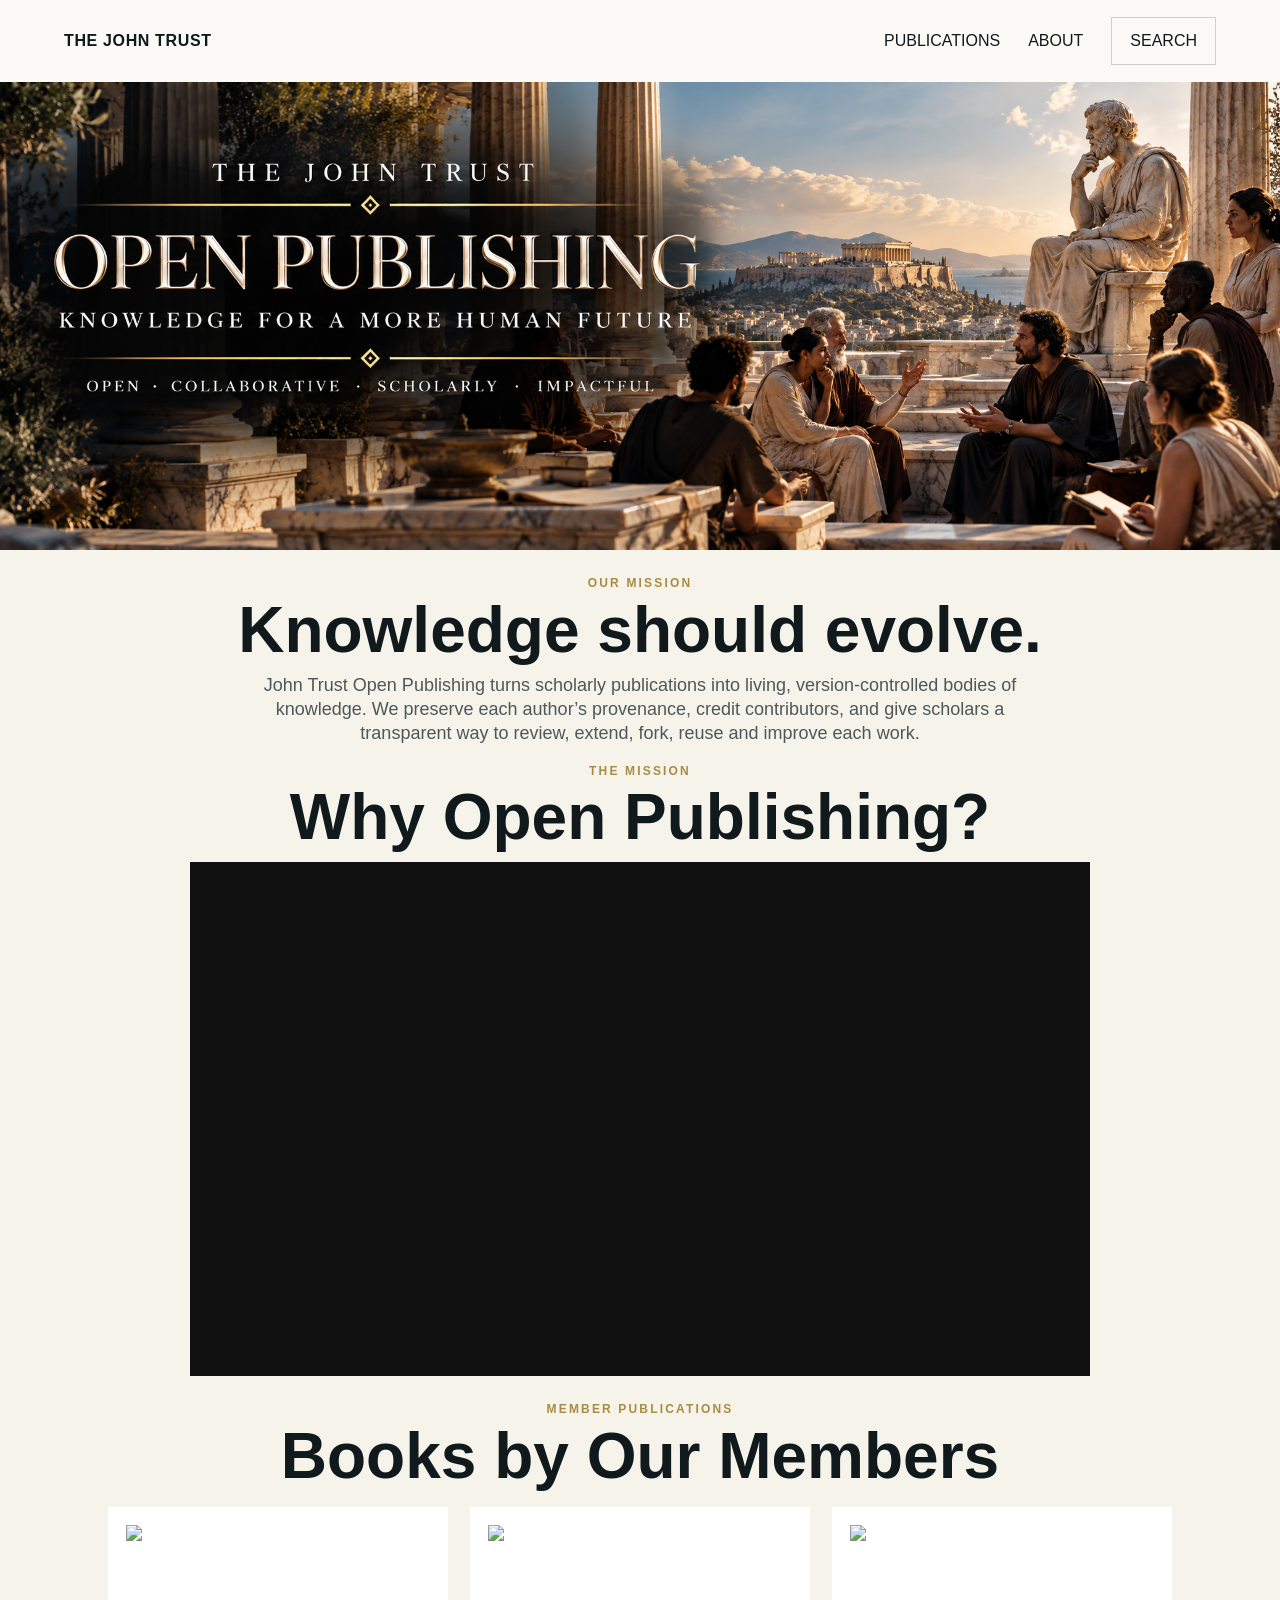
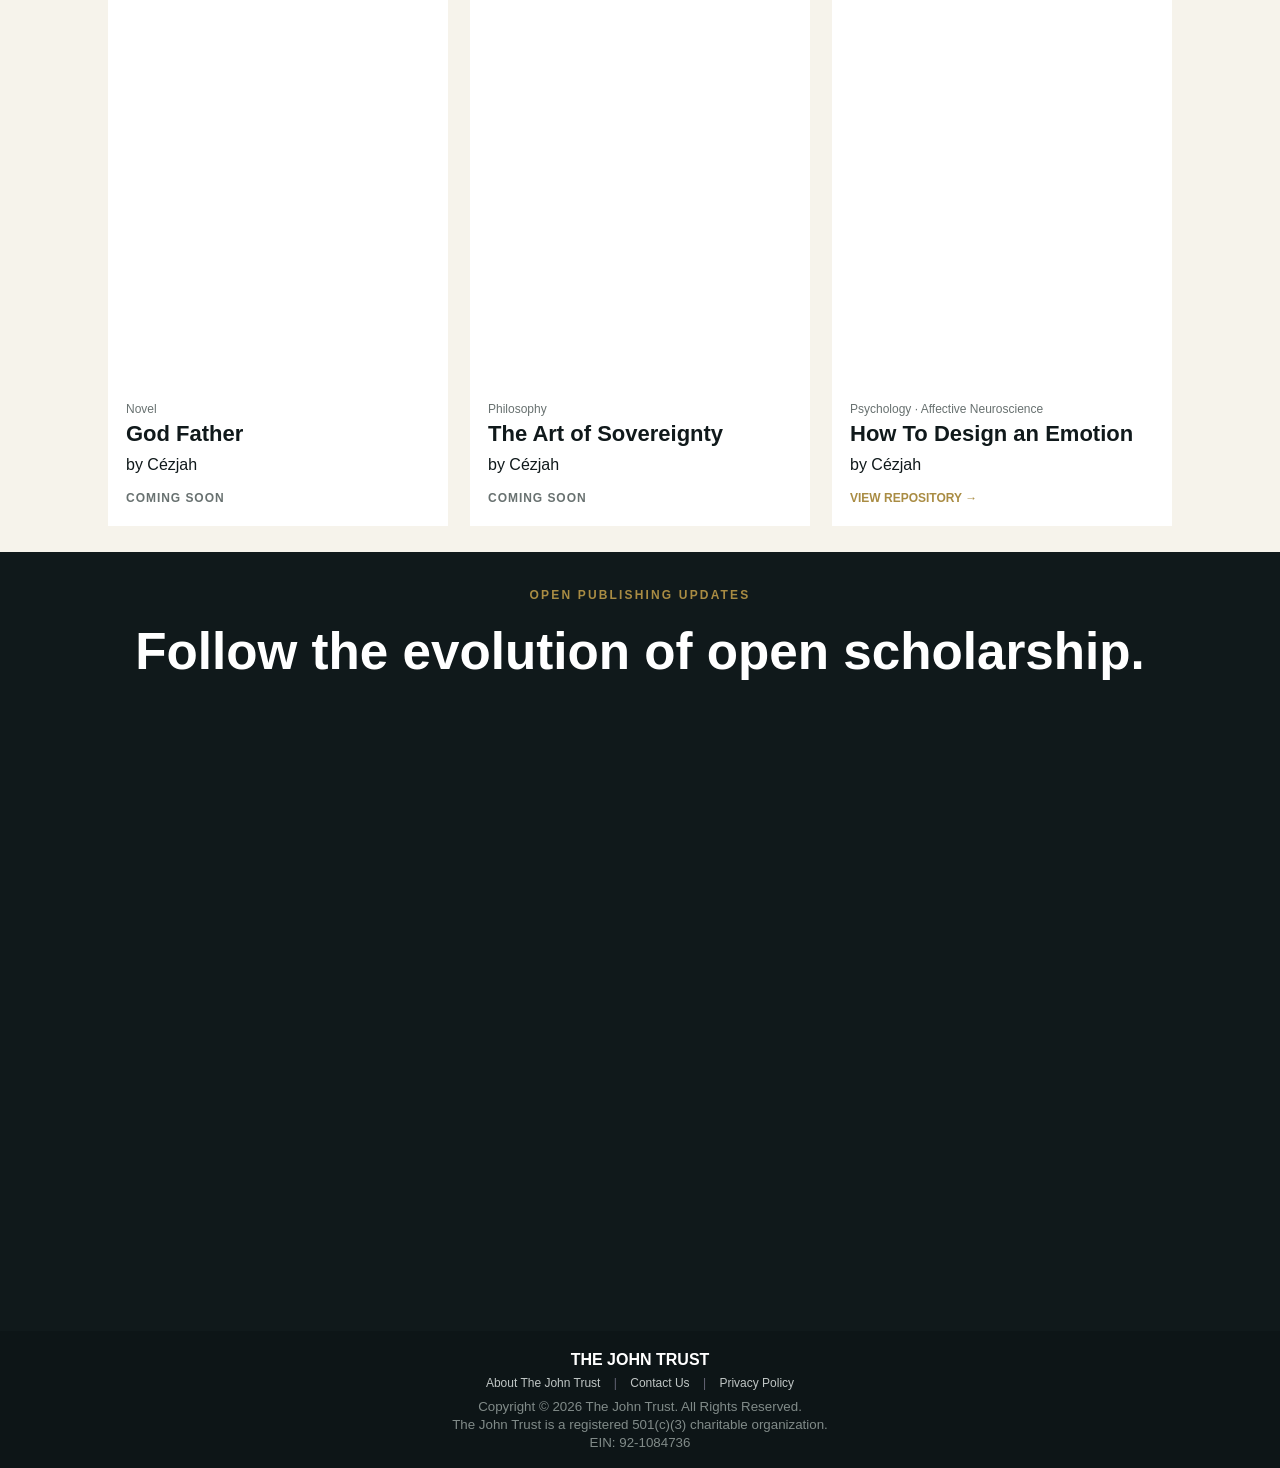
==== index.html @ a6cb9bad "Expand Brevo newsletter iframe height Added a new newsletter signup section with an iframe." ====
<!doctype html><html lang="en"><head><meta charset="utf-8"><meta name="viewport" content="width=device-width,initial-scale=1"><meta name="description" content="Open, versioned, collaborative scholarship from The John Trust."><title>The John Trust | Open Publishing</title><link rel="stylesheet" href="assets/css/style.css"></head><body>
<header class="site-header"><a class="brand" href="./">THE JOHN TRUST</a><nav><a href="#publications">PUBLICATIONS</a><a href="https://johntrust.org" target="_blank" rel="noopener">ABOUT</a><button id="searchToggle" aria-label="Search publications">SEARCH</button></nav></header>
<main><section class="hero hero-banner" aria-label="The John Trust Open Publishing"><img src="assets/images/open-publishing-agora-banner.png" alt="The John Trust Open Publishing. Knowledge for a more human future. Open, collaborative, scholarly, impactful."></section>
<section class="mission section"><p class="eyebrow">OUR MISSION</p><h2>Knowledge should evolve.</h2><p>John Trust Open Publishing turns scholarly publications into living, version-controlled bodies of knowledge. We preserve each author’s provenance, credit contributors, and give scholars a transparent way to review, extend, fork, reuse and improve each work.</p></section>
<section class="video section"><p class="eyebrow">THE MISSION</p><h2>Why Open Publishing?</h2><div class="video-wrap"><iframe src="https://www.youtube-nocookie.com/embed/FJUxbBBw5aI" title="The Mission" loading="lazy" allow="accelerometer; autoplay; clipboard-write; encrypted-media; gyroscope; picture-in-picture" allowfullscreen></iframe></div></section>
<section id="publications" class="publications section"><p class="eyebrow">MEMBER PUBLICATIONS</p><h2>Books by Our Members</h2><div id="searchPanel" class="search-panel" hidden><label for="publicationSearch">Search publications</label><input id="publicationSearch" type="search" placeholder="Title, author, subject or keyword"></div><div id="publicationGrid" class="cards"></div></section>
<section id="newsletter" class="newsletter"><p class="eyebrow">OPEN PUBLISHING UPDATES</p><h2>Follow the evolution of open scholarship.</h2>
<div class="brevo-wrap"><iframe width="540" height="600" src="https://b9187679.sibforms.com/v2/serve/[base64]" title="Open Publishing Newsletter Signup" frameborder="0" scrolling="auto" allowfullscreen style="display:block;margin-left:auto;margin-right:auto;max-width:100%;"></iframe></div></section></main>
<footer><strong>THE JOHN TRUST</strong><p><a href="https://johntrust.org" target="_blank" rel="noopener">About The John Trust</a> <span>|</span> <a href="https://johntrust.org" target="_blank" rel="noopener">Contact Us</a> <span>|</span> <a href="privacy.html">Privacy Policy</a></p><small>Copyright © 2026 The John Trust. All Rights Reserved.<br>The John Trust is a registered 501(c)(3) charitable organization.<br>EIN: 92-1084736</small></footer>
<script src="assets/js/app.js"></script></body></html>
---- assets/css/style.css ----
:root{--ink:#10191b;--paper:#f6f3eb;--gold:#a98c43;--muted:#687170;--white:#fff}*{box-sizing:border-box}html{scroll-behavior:smooth}body{margin:0;background:var(--paper);color:var(--ink);font-family:Inter,Arial,sans-serif;line-height:1.6}.site-header{height:82px;padding:0 clamp(24px,5vw,72px);display:flex;align-items:center;justify-content:space-between;background:#fbfaf6}.brand{font-weight:800;letter-spacing:.04em}.site-header nav{display:flex;gap:28px;align-items:center}.site-header a,.site-header button,footer a{color:inherit;text-decoration:none}.site-header button{border:1px solid #ccd0cc;background:transparent;padding:10px 18px;cursor:pointer;font:inherit}.hero{min-height:650px;background:var(--ink);color:var(--white);display:grid;place-items:center;text-align:center;padding:90px 24px 40px}.hero>div{max-width:900px}.hero h1{font-size:clamp(54px,8vw,104px);line-height:1;margin:.05em 0}.hero h2{font-size:clamp(22px,3vw,36px);font-weight:400}.hero p:not(.eyebrow){max-width:700px;margin:22px auto}.hero-note{align-self:end;font-size:11px;letter-spacing:.22em}.eyebrow{color:var(--gold);font-weight:700;letter-spacing:.18em;font-size:12px}.button{display:inline-block;padding:14px 22px;text-decoration:none;margin-top:18px;font-weight:700;font-size:12px;letter-spacing:.08em}.gold{background:var(--gold);color:#fff}.section{max-width:1120px;margin:auto;padding:72px 28px;text-align:center}.section h2{font-size:clamp(36px,5vw,64px);line-height:1.08;margin:14px 0 26px}.mission>p:last-child{max-width:820px;margin:0 auto;font-size:18px;color:#4f5858}.mission{padding-bottom:42px}.video{padding-top:42px}.video-wrap{max-width:900px;aspect-ratio:16/9;margin:28px auto 0;background:#111}.video-wrap iframe{width:100%;height:100%;border:0}.cards{display:grid;grid-template-columns:repeat(3,1fr);gap:28px;margin-top:50px}.card{background:#fff;padding:22px;text-align:left;display:flex;flex-direction:column}.cover{aspect-ratio:2/3;background:#1b2426;display:grid;place-items:center;text-align:center;padding:20px;color:#fff;margin-bottom:22px}.cover span{font-size:11px;letter-spacing:.15em}.cover strong{font-family:Georgia,serif;font-size:25px;line-height:1.15}.card h3{font-size:22px;line-height:1.15;margin:4px 0}.card .meta{font-size:12px;color:var(--muted)}.card a{margin-top:auto;padding-top:18px;color:var(--gold);font-weight:700;text-decoration:none;font-size:12px}.search-panel{max-width:620px;margin:30px auto}.search-panel label{display:block;font-size:12px;font-weight:700;margin-bottom:8px}.search-panel input{width:100%;padding:14px;border:1px solid #ccc;background:#fff;font:inherit}.newsletter{background:var(--ink);color:#fff;text-align:center;padding:90px 24px}.newsletter h2{font-size:clamp(32px,4vw,52px)}.newsletter form{max-width:660px;margin:auto}.subscribe{display:flex}.subscribe input{flex:1;padding:16px;border:0;font:inherit}.subscribe button{padding:0 24px;border:0;background:var(--gold);color:#fff;font-weight:700}.consent{display:block;text-align:left;font-size:12px;margin-top:16px;color:#c8cfcd}footer{text-align:center;padding:48px 20px;background:#0d1517;color:#fff}footer p{font-size:12px;color:#c0c6c5}footer p span{margin:0 10px;color:#667}footer small{color:#818b89}.policy{max-width:820px}.policy h1{font-size:clamp(46px,6vw,72px);line-height:1.05}.policy section{text-align:center}.policy section h2{font-size:22px;margin-top:42px}.policy section p{color:#505959}@media(max-width:760px){.site-header nav a{display:none}.cards{grid-template-columns:1fr}.card{max-width:420px;margin:auto}.subscribe{display:block}.subscribe input,.subscribe button{width:100%;padding:15px}.site-header{padding:0 20px}}
/* Tight section transitions */
.video{padding-bottom:36px}.publications{padding-top:36px}.publications .cards{margin-top:32px}

/* Publication card refinement */
.cover{padding:0;background:transparent;overflow:hidden;display:flex;align-items:flex-start;justify-content:center}.cover img{width:100%;height:100%;object-fit:contain;display:block}.card .meta{margin:8px 0 2px}.card h3{margin:0}.card .author{margin:8px 0 0}.card a,.coming-soon{margin-top:18px;padding-top:0}.coming-soon{color:var(--muted);font-weight:700;font-size:12px;letter-spacing:.08em}

/* Tighten newsletter and footer */
.newsletter{padding:58px 24px}.newsletter h2{margin:12px 0 34px}.newsletter .eyebrow{margin:0 0 10px}.newsletter form{margin-top:0}footer{padding:30px 20px}footer strong{display:block;margin-bottom:10px}footer p{margin:8px 0 14px}footer small{display:block}

/* Compact newsletter-to-footer transition */
.newsletter{padding-bottom:30px}.newsletter form{margin-bottom:0}.newsletter .consent{margin-bottom:0}.newsletter #formNote{margin:8px 0 0;min-height:0}footer{padding-top:24px}

/* Brevo newsletter integration */
.brevo-wrap{max-width:660px;margin:0 auto}.brevo-wrap #sib-container{background:transparent!important;border:0!important;max-width:none!important;padding:0!important}.brevo-fields{display:flex}.brevo-fields input{flex:1;min-width:0;padding:16px;border:0;font:inherit}.brevo-fields button{border:0;border-radius:0!important;background:var(--gold)!important;color:#fff!important;padding:0 24px;font:inherit;font-weight:700}.brevo-consent{display:flex;gap:10px;align-items:flex-start;text-align:left;font-size:12px;margin-top:16px;color:#c8cfcd}.brevo-consent input{margin-top:4px}.brevo-disclosure{text-align:left;font-size:11px;color:#9ba5a3;margin:12px 0 0}.brevo-disclosure a{color:#c5aa62!important}.sib-form-message-panel{max-width:660px!important;margin:12px auto!important}.sr-only{position:absolute;width:1px;height:1px;padding:0;margin:-1px;overflow:hidden;clip:rect(0,0,0,0);white-space:nowrap;border:0}@media(max-width:760px){.brevo-fields{display:block}.brevo-fields input,.brevo-fields button{width:100%;padding:15px}}

/* Compact vertical rhythm — sitewide */
.hero{min-height:520px;padding:64px 24px 28px}.hero h1{margin:.02em 0}.hero h2{margin:10px 0 0}.hero p:not(.eyebrow){margin:14px auto}.hero .button{margin-top:12px}.hero-note{margin:0;padding-top:24px}
.section{padding:48px 28px}.section .eyebrow{margin:0 0 10px}.section h2{margin:8px 0 18px}.mission{padding-top:48px;padding-bottom:28px}.mission>p:last-child{line-height:1.5}.video{padding-top:28px;padding-bottom:28px}.video-wrap{margin-top:20px}.publications{padding-top:28px;padding-bottom:48px}.publications .cards{margin-top:26px}
.newsletter{padding:46px 24px 26px}.newsletter h2{margin:8px 0 24px}.newsletter .eyebrow{margin:0 0 8px}.brevo-consent{margin-top:12px}.brevo-disclosure{margin-top:8px}footer{padding:22px 20px}footer strong{margin-bottom:6px}footer p{margin:6px 0 10px}
@media(max-width:760px){.hero{min-height:460px;padding:48px 20px 24px}.section{padding:38px 20px}.mission{padding-bottom:24px}.video{padding-top:24px;padding-bottom:24px}.publications{padding-top:24px}}

/* Dense editorial rhythm — second pass */
.hero{min-height:430px;padding:44px 24px 20px}.hero>div{max-width:860px}.hero .eyebrow{margin:0 0 6px}.hero h1{margin:0}.hero h2{margin:6px 0 0}.hero p:not(.eyebrow){margin:10px auto}.hero .button{margin-top:8px}.hero-note{padding-top:14px}
.section{padding:34px 28px}.section .eyebrow{margin:0 0 6px}.section h2{margin:4px 0 12px}.mission{padding-top:34px;padding-bottom:18px}.mission>p:last-child{line-height:1.42}.video{padding-top:18px;padding-bottom:18px}.video-wrap{margin-top:14px}.publications{padding-top:18px;padding-bottom:34px}.publications .cards{margin-top:20px}.cards{gap:22px}.cover{margin-bottom:14px}.card{padding:18px}.card .meta{margin:5px 0 2px}.card .author{margin:5px 0 0}.card a,.coming-soon{margin-top:12px}
.newsletter{padding:34px 24px 20px}.newsletter .eyebrow{margin:0 0 5px}.newsletter h2{margin:4px 0 18px}.brevo-consent{margin-top:9px}.brevo-disclosure{margin-top:6px;line-height:1.35}footer{padding:16px 20px}footer strong{margin-bottom:3px}footer p{margin:3px 0 7px;line-height:1.35}footer small{line-height:1.35}
@media(max-width:760px){.hero{min-height:390px;padding:36px 20px 18px}.section{padding:28px 20px}.mission{padding-bottom:16px}.video{padding-top:16px;padding-bottom:16px}.publications{padding-top:16px;padding-bottom:28px}.newsletter{padding:30px 20px 18px}}

/* Ultra-compact section flow — remove presentation-style whitespace */
.section{padding:22px 28px}.section .eyebrow{margin:0 0 3px}.section h2{margin:0 0 8px}.mission{padding-top:24px;padding-bottom:8px}.mission>p:last-child{margin:0 auto;line-height:1.35}.video{padding-top:8px;padding-bottom:12px}.video .eyebrow{margin-bottom:2px}.video h2{margin-bottom:10px}.video-wrap{margin-top:10px}.publications{padding-top:12px;padding-bottom:26px}.publications .cards{margin-top:16px}
@media(max-width:760px){.section{padding:20px}.mission{padding-top:22px;padding-bottom:6px}.video{padding-top:6px;padding-bottom:10px}.publications{padding-top:10px}}

/* Open Publishing Agora hero */
.hero.hero-banner{min-height:0;padding:0;display:block;background:#10191b;line-height:0;overflow:hidden}
.hero.hero-banner img{display:block;width:100%;height:auto;margin:0}
@media(max-width:760px){.hero.hero-banner{min-height:0;padding:0;overflow-x:auto}.hero.hero-banner img{width:auto;max-width:none;height:auto;min-width:100%}}
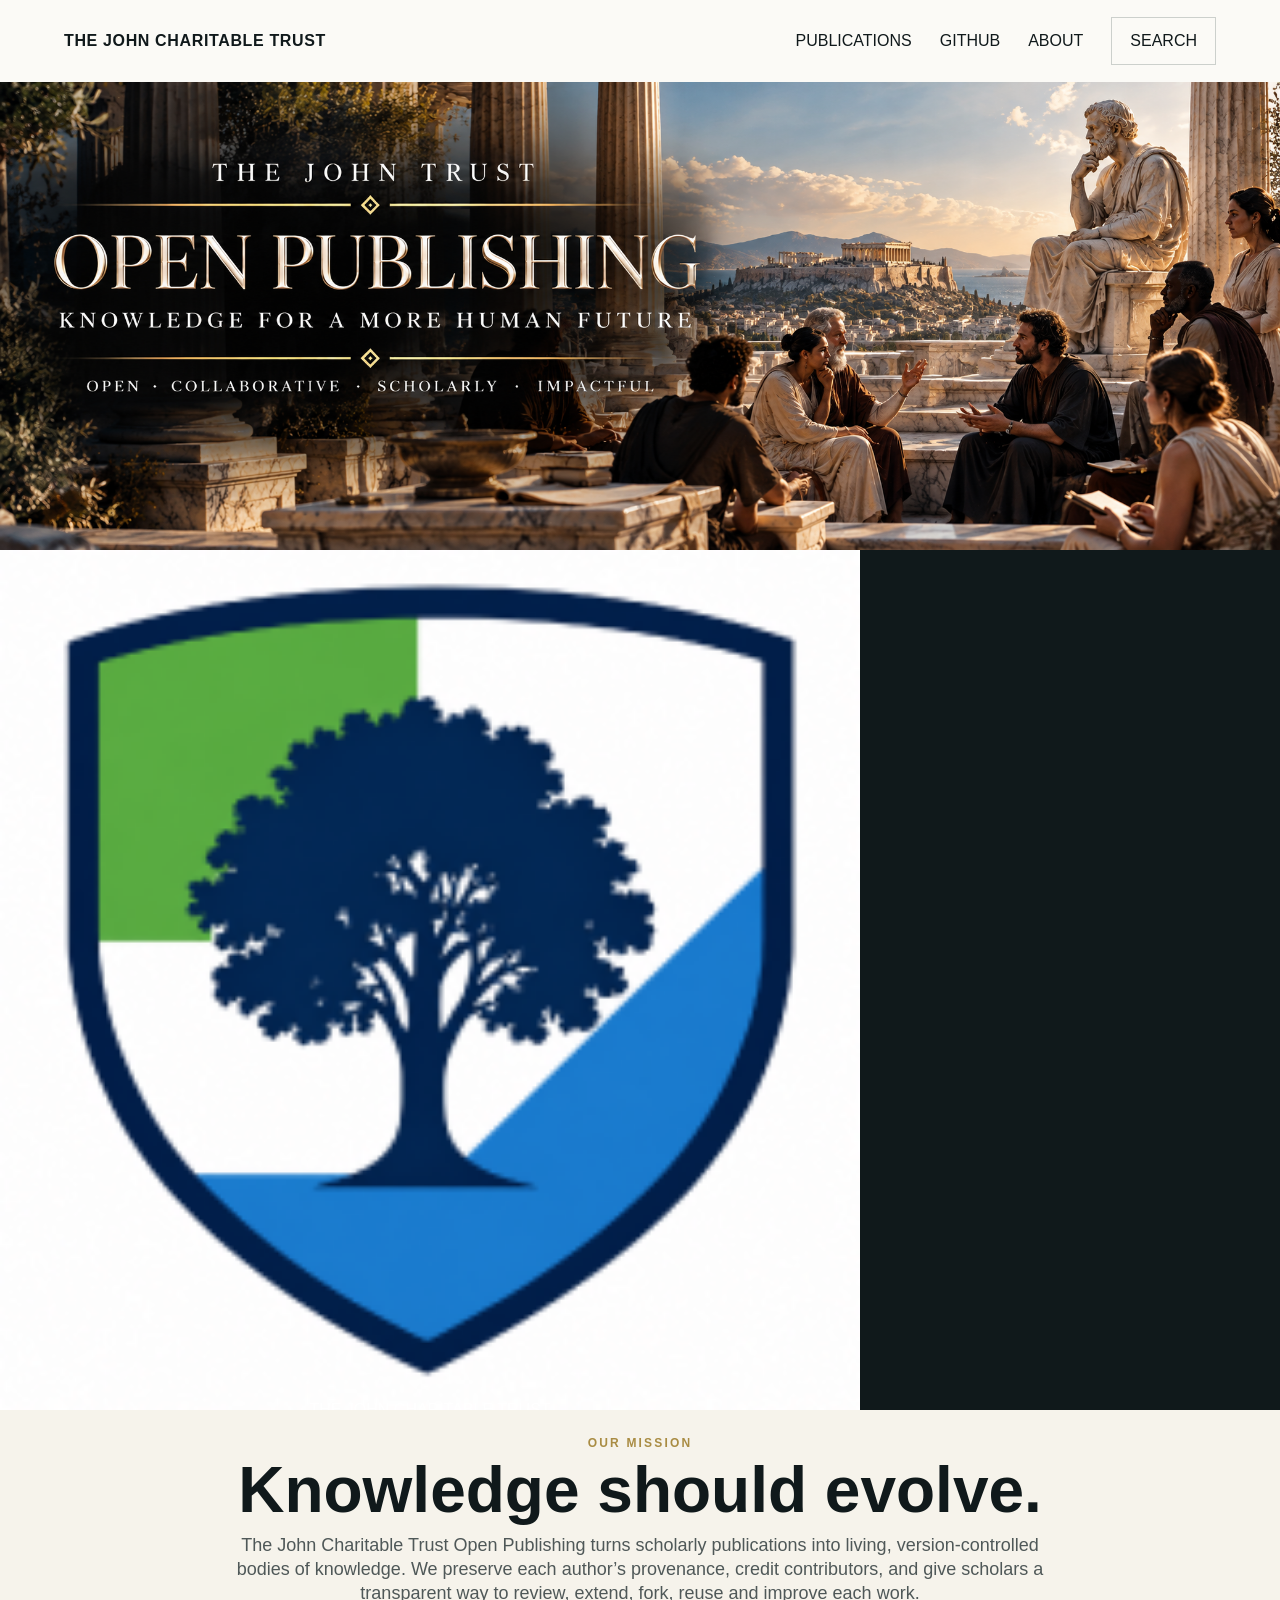
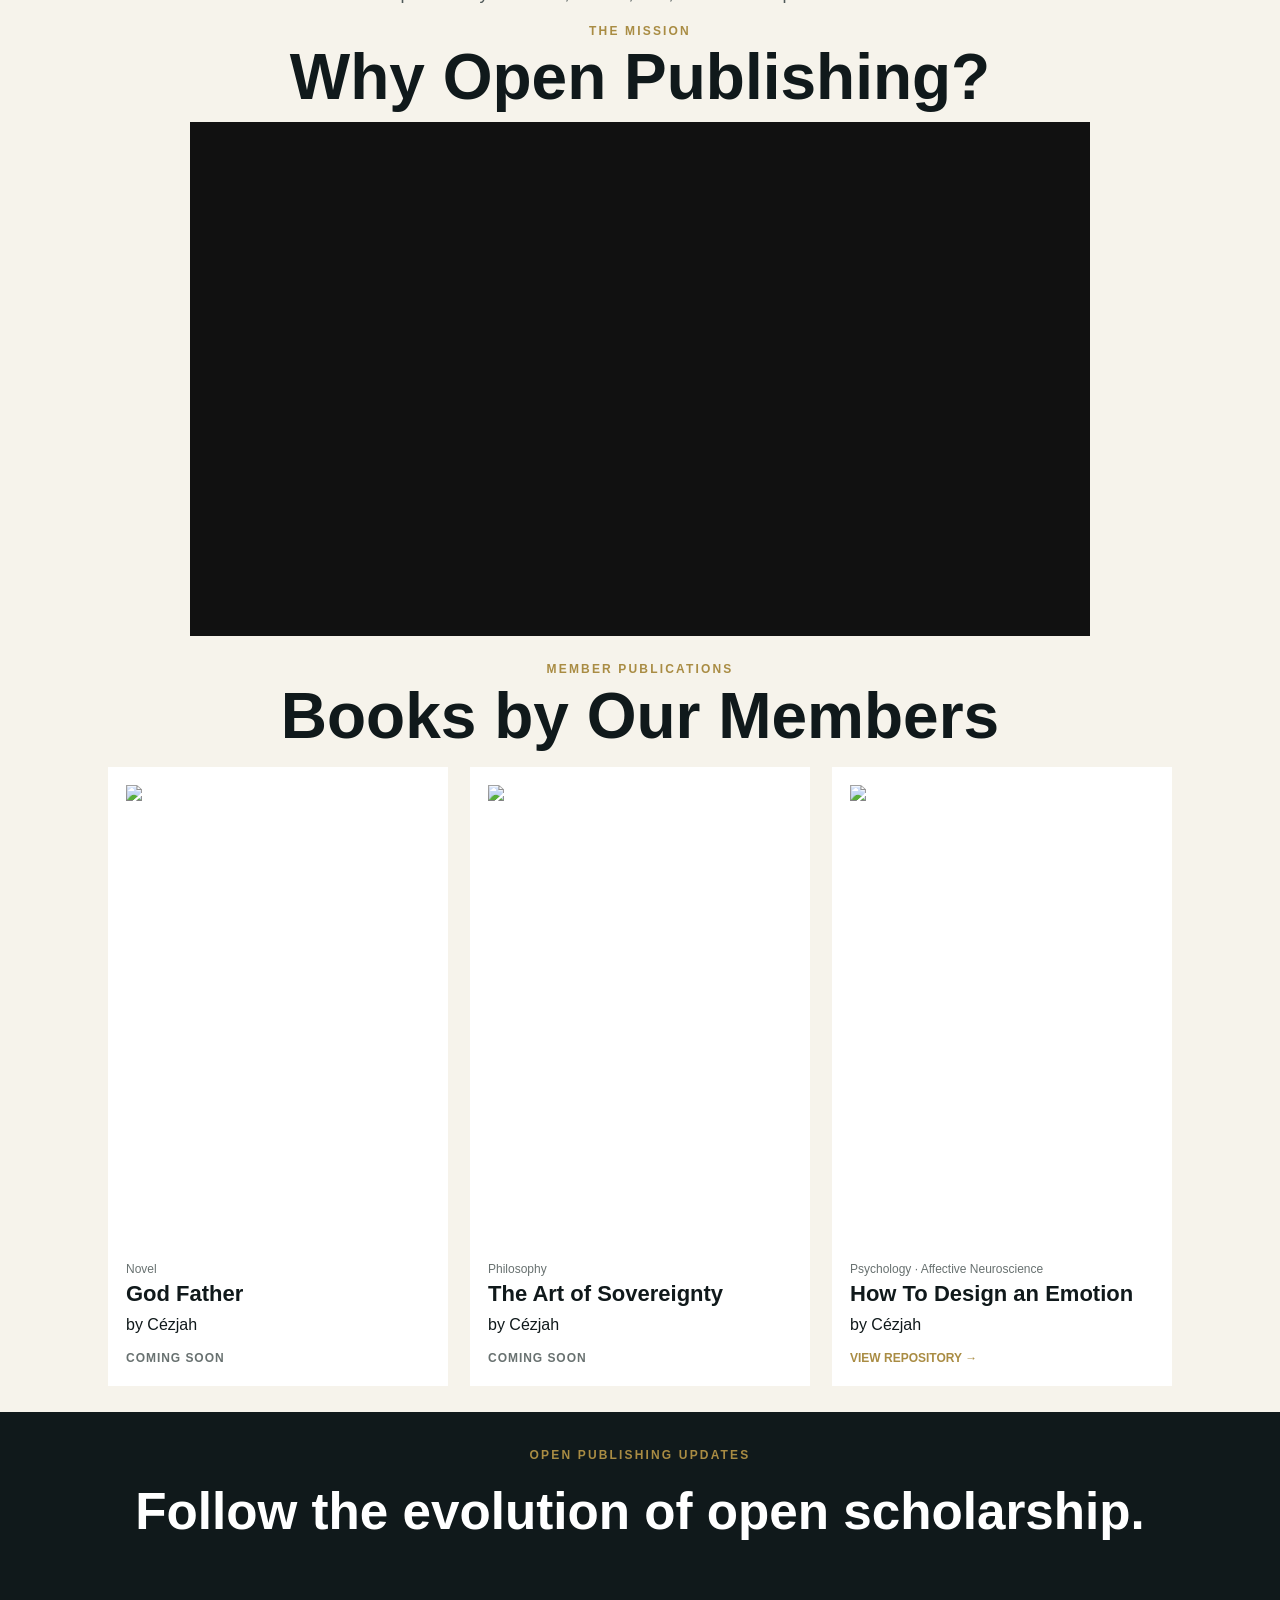
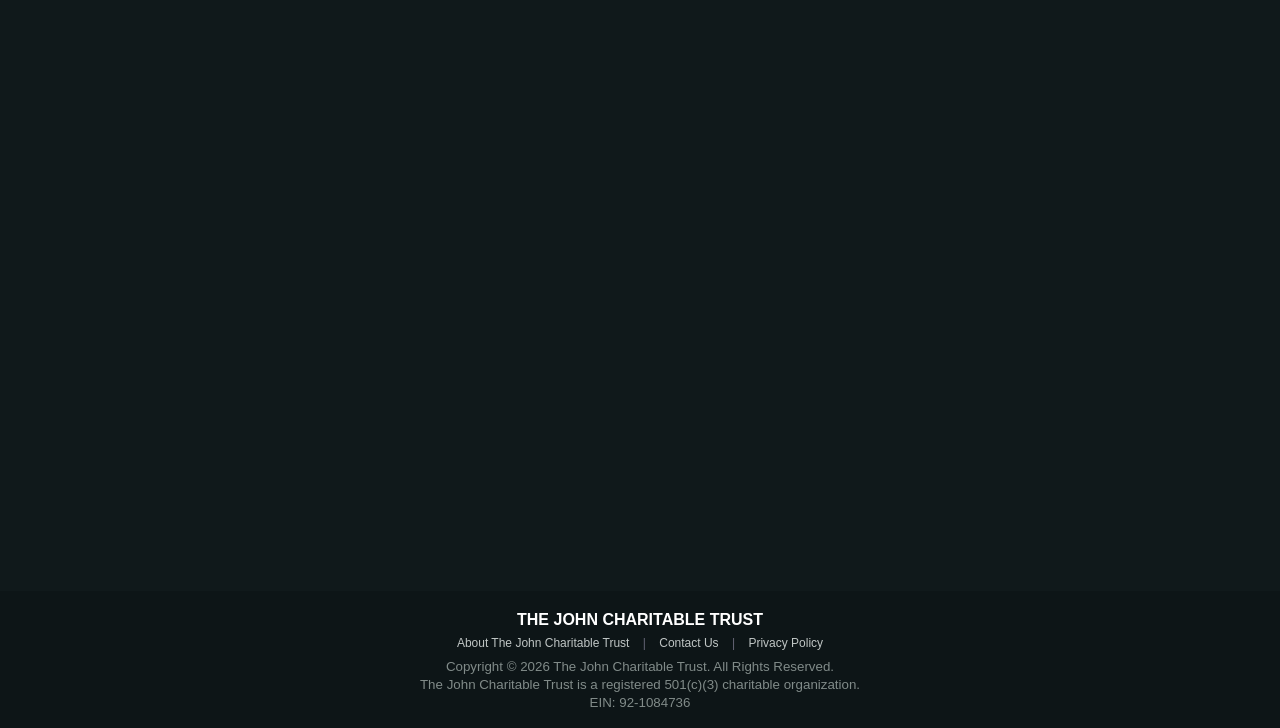
==== commit 78b47aa8: "Add GitHub navigation and Charitable Trust logo identity" ====
--- a/index.html
+++ b/index.html
@@ -1,10 +1,10 @@
-<!doctype html><html lang="en"><head><meta charset="utf-8"><meta name="viewport" content="width=device-width,initial-scale=1"><meta name="description" content="Open, versioned, collaborative scholarship from The John Trust."><title>The John Trust | Open Publishing</title><link rel="stylesheet" href="assets/css/style.css"></head><body>
-<header class="site-header"><a class="brand" href="./">THE JOHN TRUST</a><nav><a href="#publications">PUBLICATIONS</a><a href="https://johntrust.org" target="_blank" rel="noopener">ABOUT</a><button id="searchToggle" aria-label="Search publications">SEARCH</button></nav></header>
-<main><section class="hero hero-banner" aria-label="The John Trust Open Publishing"><img src="assets/images/open-publishing-agora-banner.png" alt="The John Trust Open Publishing. Knowledge for a more human future. Open, collaborative, scholarly, impactful."></section>
-<section class="mission section"><p class="eyebrow">OUR MISSION</p><h2>Knowledge should evolve.</h2><p>John Trust Open Publishing turns scholarly publications into living, version-controlled bodies of knowledge. We preserve each author’s provenance, credit contributors, and give scholars a transparent way to review, extend, fork, reuse and improve each work.</p></section>
+<!doctype html><html lang="en"><head><meta charset="utf-8"><meta name="viewport" content="width=device-width,initial-scale=1"><meta name="description" content="Open, versioned, collaborative scholarship from The John Charitable Trust."><title>The John Charitable Trust | Open Publishing</title><link rel="stylesheet" href="assets/css/style.css"></head><body>
+<header class="site-header"><a class="brand" href="./">THE JOHN CHARITABLE TRUST</a><nav><a href="#publications">PUBLICATIONS</a><a href="https://github.com/The-John-Charitable-Trust/" target="_blank" rel="noopener noreferrer">GITHUB</a><a href="https://johntrust.org" target="_blank" rel="noopener">ABOUT</a><button id="searchToggle" aria-label="Search publications">SEARCH</button></nav></header>
+<main><section class="hero hero-banner" aria-label="The John Charitable Trust Open Publishing"><img src="assets/images/open-publishing-agora-banner.png" alt="Open Publishing. Knowledge for a more human future. Open, collaborative, scholarly, impactful."><div class="hero-identity" aria-label="The John Charitable Trust"><img src="assets/images/logo.png" alt="" class="hero-logo"><span>THE JOHN CHARITABLE TRUST</span></div></section>
+<section class="mission section"><p class="eyebrow">OUR MISSION</p><h2>Knowledge should evolve.</h2><p>The John Charitable Trust Open Publishing turns scholarly publications into living, version-controlled bodies of knowledge. We preserve each author’s provenance, credit contributors, and give scholars a transparent way to review, extend, fork, reuse and improve each work.</p></section>
 <section class="video section"><p class="eyebrow">THE MISSION</p><h2>Why Open Publishing?</h2><div class="video-wrap"><iframe src="https://www.youtube-nocookie.com/embed/FJUxbBBw5aI" title="The Mission" loading="lazy" allow="accelerometer; autoplay; clipboard-write; encrypted-media; gyroscope; picture-in-picture" allowfullscreen></iframe></div></section>
 <section id="publications" class="publications section"><p class="eyebrow">MEMBER PUBLICATIONS</p><h2>Books by Our Members</h2><div id="searchPanel" class="search-panel" hidden><label for="publicationSearch">Search publications</label><input id="publicationSearch" type="search" placeholder="Title, author, subject or keyword"></div><div id="publicationGrid" class="cards"></div></section>
 <section id="newsletter" class="newsletter"><p class="eyebrow">OPEN PUBLISHING UPDATES</p><h2>Follow the evolution of open scholarship.</h2>
 <div class="brevo-wrap"><iframe width="540" height="600" src="https://b9187679.sibforms.com/v2/serve/[base64]" title="Open Publishing Newsletter Signup" frameborder="0" scrolling="auto" allowfullscreen style="display:block;margin-left:auto;margin-right:auto;max-width:100%;"></iframe></div></section></main>
-<footer><strong>THE JOHN TRUST</strong><p><a href="https://johntrust.org" target="_blank" rel="noopener">About The John Trust</a> <span>|</span> <a href="https://johntrust.org" target="_blank" rel="noopener">Contact Us</a> <span>|</span> <a href="privacy.html">Privacy Policy</a></p><small>Copyright © 2026 The John Trust. All Rights Reserved.<br>The John Trust is a registered 501(c)(3) charitable organization.<br>EIN: 92-1084736</small></footer>
+<footer><strong>THE JOHN CHARITABLE TRUST</strong><p><a href="https://johntrust.org" target="_blank" rel="noopener">About The John Charitable Trust</a> <span>|</span> <a href="https://johntrust.org" target="_blank" rel="noopener">Contact Us</a> <span>|</span> <a href="privacy.html">Privacy Policy</a></p><small>Copyright © 2026 The John Charitable Trust. All Rights Reserved.<br>The John Charitable Trust is a registered 501(c)(3) charitable organization.<br>EIN: 92-1084736</small></footer>
 <script src="assets/js/app.js"></script></body></html>
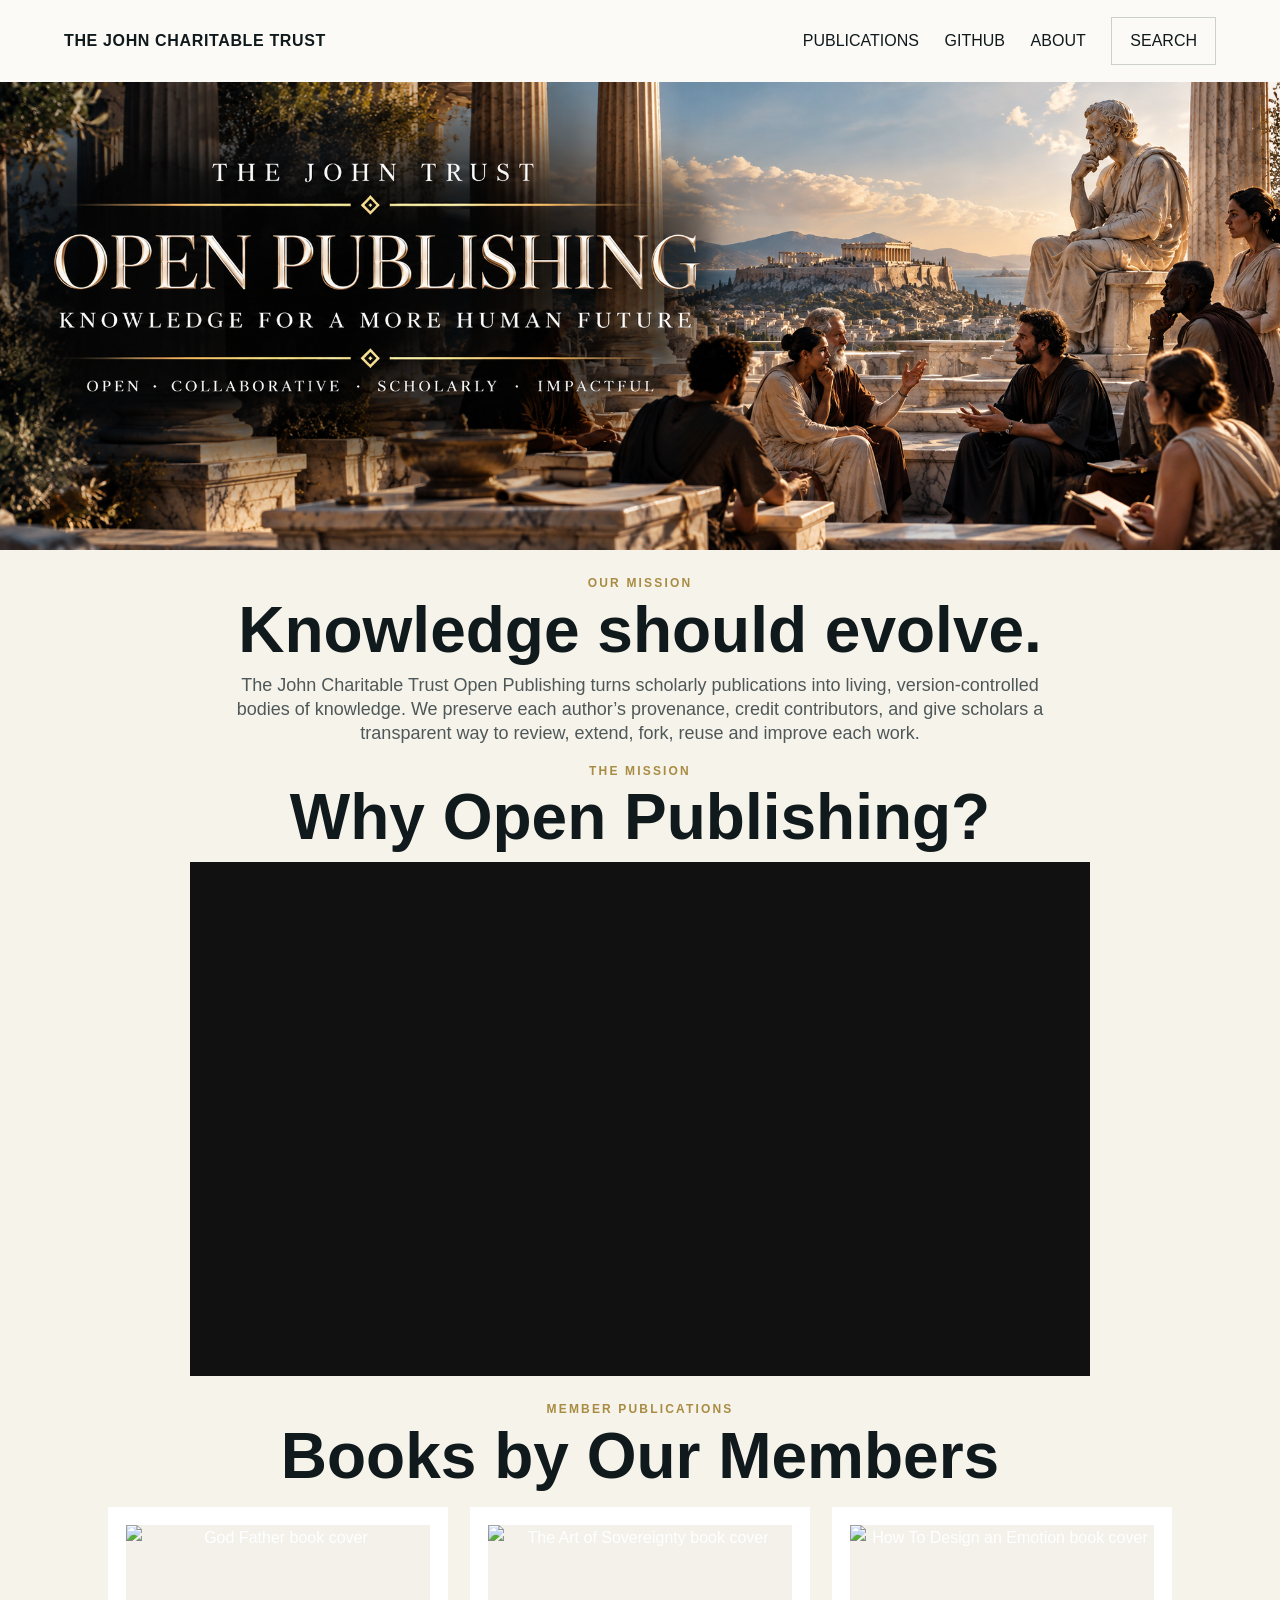
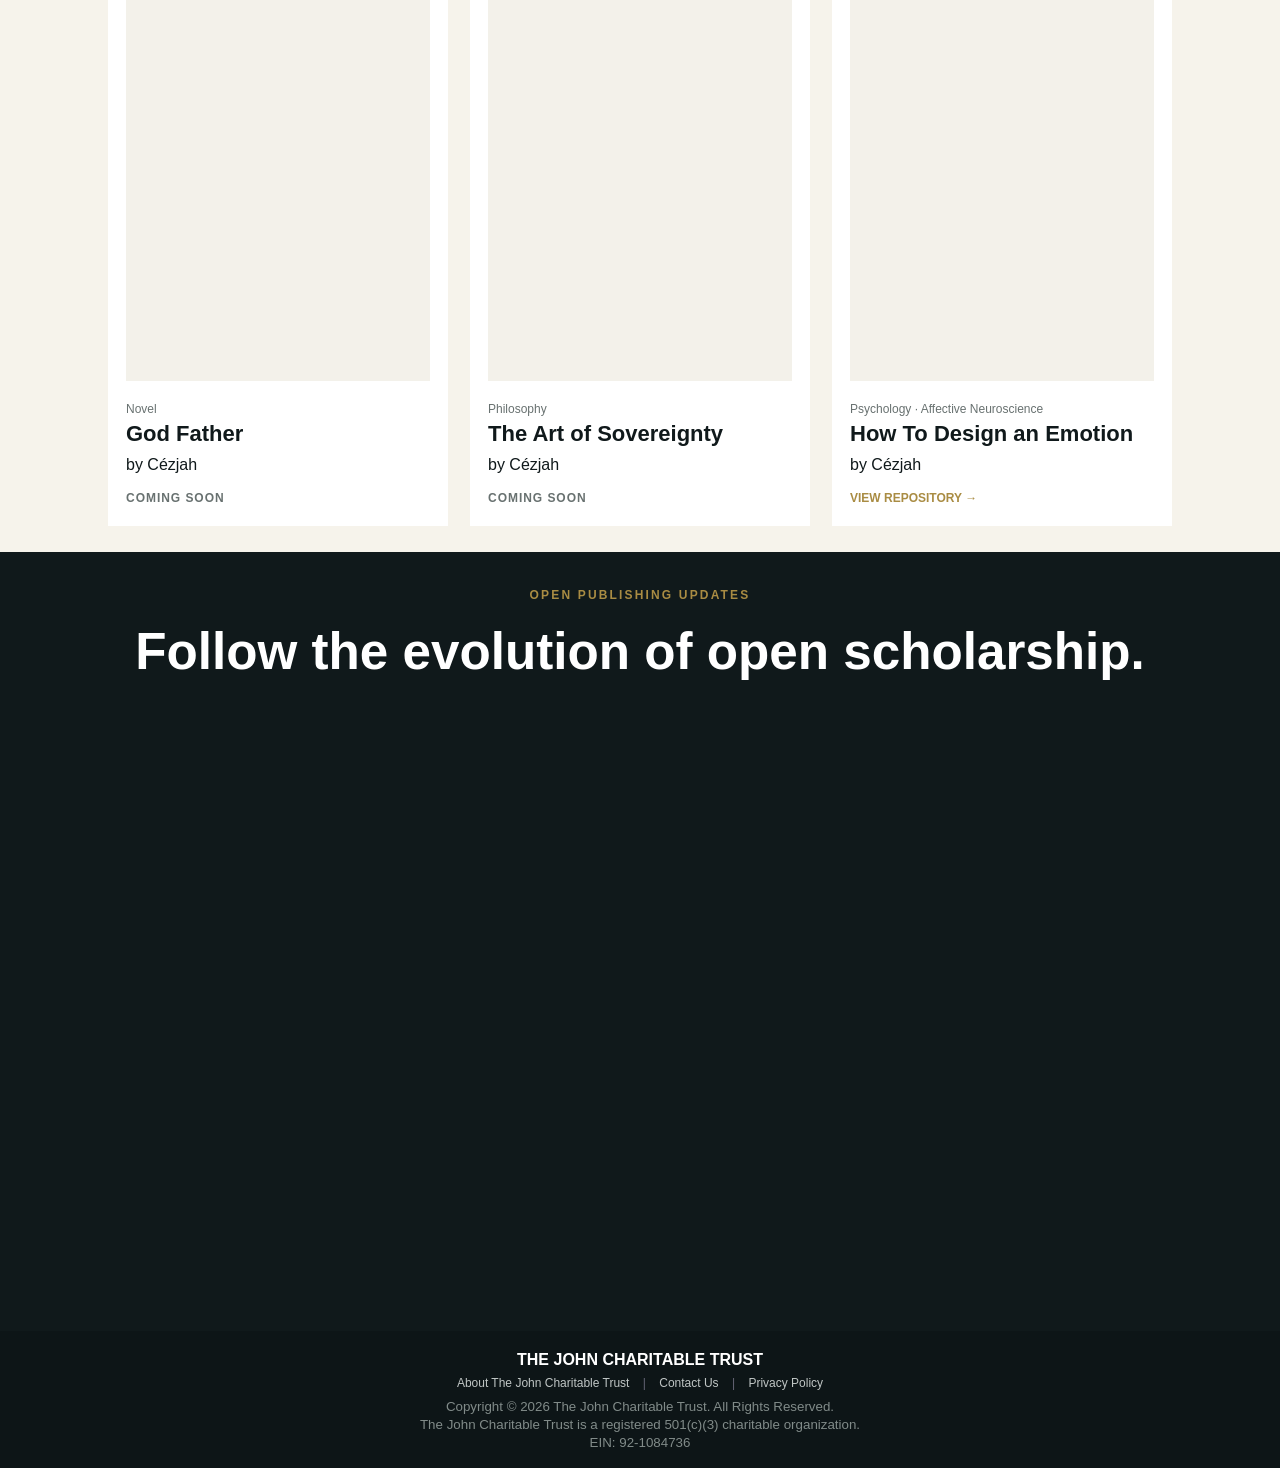
==== commit 6a197745: "Remove banner logo and duplicate trust overlay" ====
--- a/index.html
+++ b/index.html
@@ -1,6 +1,6 @@
 <!doctype html><html lang="en"><head><meta charset="utf-8"><meta name="viewport" content="width=device-width,initial-scale=1"><meta name="description" content="Open, versioned, collaborative scholarship from The John Charitable Trust."><title>The John Charitable Trust | Open Publishing</title><link rel="stylesheet" href="assets/css/style.css"></head><body>
 <header class="site-header"><a class="brand" href="./">THE JOHN CHARITABLE TRUST</a><nav><a href="#publications">PUBLICATIONS</a><a href="https://github.com/The-John-Charitable-Trust/" target="_blank" rel="noopener noreferrer">GITHUB</a><a href="https://johntrust.org" target="_blank" rel="noopener">ABOUT</a><button id="searchToggle" aria-label="Search publications">SEARCH</button></nav></header>
-<main><section class="hero hero-banner" aria-label="The John Charitable Trust Open Publishing"><img src="assets/images/open-publishing-agora-banner.png" alt="Open Publishing. Knowledge for a more human future. Open, collaborative, scholarly, impactful."><div class="hero-identity" aria-label="The John Charitable Trust"><img src="assets/images/logo.png" alt="" class="hero-logo"><span>THE JOHN CHARITABLE TRUST</span></div></section>
+<main><section class="hero hero-banner" aria-label="The John Charitable Trust Open Publishing"><img src="assets/images/open-publishing-agora-banner.png" alt="Open Publishing. Knowledge for a more human future. Open, collaborative, scholarly, impactful."></section>
 <section class="mission section"><p class="eyebrow">OUR MISSION</p><h2>Knowledge should evolve.</h2><p>The John Charitable Trust Open Publishing turns scholarly publications into living, version-controlled bodies of knowledge. We preserve each author’s provenance, credit contributors, and give scholars a transparent way to review, extend, fork, reuse and improve each work.</p></section>
 <section class="video section"><p class="eyebrow">THE MISSION</p><h2>Why Open Publishing?</h2><div class="video-wrap"><iframe src="https://www.youtube-nocookie.com/embed/FJUxbBBw5aI" title="The Mission" loading="lazy" allow="accelerometer; autoplay; clipboard-write; encrypted-media; gyroscope; picture-in-picture" allowfullscreen></iframe></div></section>
 <section id="publications" class="publications section"><p class="eyebrow">MEMBER PUBLICATIONS</p><h2>Books by Our Members</h2><div id="searchPanel" class="search-panel" hidden><label for="publicationSearch">Search publications</label><input id="publicationSearch" type="search" placeholder="Title, author, subject or keyword"></div><div id="publicationGrid" class="cards"></div></section>
--- a/assets/css/style.css
+++ b/assets/css/style.css
@@ -34,3 +34,26 @@
 .hero.hero-banner{min-height:0;padding:0;display:block;background:#10191b;line-height:0;overflow:hidden}
 .hero.hero-banner img{display:block;width:100%;height:auto;margin:0}
 @media(max-width:760px){.hero.hero-banner{min-height:0;padding:0;overflow-x:auto}.hero.hero-banner img{width:auto;max-width:none;height:auto;min-width:100%}}
+
+/* Charitable Trust header and hero identity */
+.site-header{gap:24px}.site-header nav{flex-wrap:wrap;justify-content:flex-end;gap:clamp(12px,2vw,28px)}.site-header .brand{font-size:clamp(12px,1.25vw,17px);flex-shrink:0}
+.hero.hero-banner{position:relative}.hero-identity{position:absolute;left:clamp(20px,4vw,76px);top:clamp(12px,1.7vw,32px);display:flex;align-items:center;gap:clamp(10px,1vw,18px);max-width:48%;line-height:1.2;color:white;text-align:left;text-shadow:0 1px 8px #000;font-weight:750;letter-spacing:.11em;font-size:clamp(12px,1.35vw,23px)}.hero-identity .hero-logo{width:clamp(40px,5vw,86px)!important;height:clamp(40px,5vw,86px)!important;object-fit:contain;flex-shrink:0;display:block}
+@media(max-width:760px){.site-header{height:auto;min-height:82px;flex-wrap:wrap;padding:12px 20px}.site-header nav{gap:12px}.site-header nav a{display:inline;font-size:11px}.hero-identity{left:18px;top:12px;max-width:50%;font-size:11px;gap:7px;letter-spacing:.05em}.hero-identity .hero-logo{width:34px!important;height:34px!important}}
+
+/* Responsive hero banner: scale the complete artwork to the viewport */
+@media(max-width:760px){
+  .hero.hero-banner{width:100%;overflow:hidden;background:#10191b}
+  .hero.hero-banner>img:first-child{width:100%!important;max-width:100%!important;min-width:0!important;height:auto!important;object-fit:contain!important;object-position:center top!important}
+  .hero-identity{left:4vw;top:3vw;max-width:46%;font-size:clamp(8px,2.2vw,12px);gap:1.4vw;letter-spacing:.04em}
+  .hero-identity .hero-logo{width:clamp(24px,7vw,38px)!important;height:clamp(24px,7vw,38px)!important}
+}
+
+/* Responsive QA: consistent publication cards and mobile layout */
+.cards{align-items:stretch}.card{height:100%;min-width:0}.cover{width:100%;aspect-ratio:2/3;height:auto;background:#f3f1ea;overflow:hidden;display:flex;align-items:center;justify-content:center}.cover img{width:100%;height:100%;object-fit:contain;object-position:center;display:block}.card h3{overflow-wrap:anywhere}
+@media(max-width:760px){
+  body{overflow-x:hidden}.site-header{width:100%;align-items:center}.site-header .brand{width:100%;text-align:left}.site-header nav{width:100%;justify-content:flex-start;flex-wrap:wrap}.site-header nav a,.site-header nav button{white-space:nowrap}.site-header button{padding:8px 13px}
+  .hero.hero-banner{overflow:hidden}.hero.hero-banner>img:first-child{display:block;width:100%!important;max-width:100%!important;min-width:0!important;height:auto!important}
+  .cards{display:grid;grid-template-columns:minmax(0,1fr);gap:24px;width:100%;margin-left:auto;margin-right:auto}.card{width:min(100%,420px);max-width:420px;margin:0 auto;padding:18px}.cover{width:100%;aspect-ratio:2/3;margin:0 0 14px}.cover img{width:100%;height:100%;object-fit:contain}
+  .publications h2{font-size:clamp(34px,11vw,52px);overflow-wrap:normal}.section{width:100%;max-width:100%}.video-wrap{width:100%}.brevo-wrap iframe{max-width:100%;width:100%}
+}
+@media(max-width:420px){.site-header nav{gap:8px}.site-header nav a{font-size:10px}.site-header button{font-size:11px;padding:7px 10px}.card{padding:14px}.publications{padding-left:16px;padding-right:16px}}
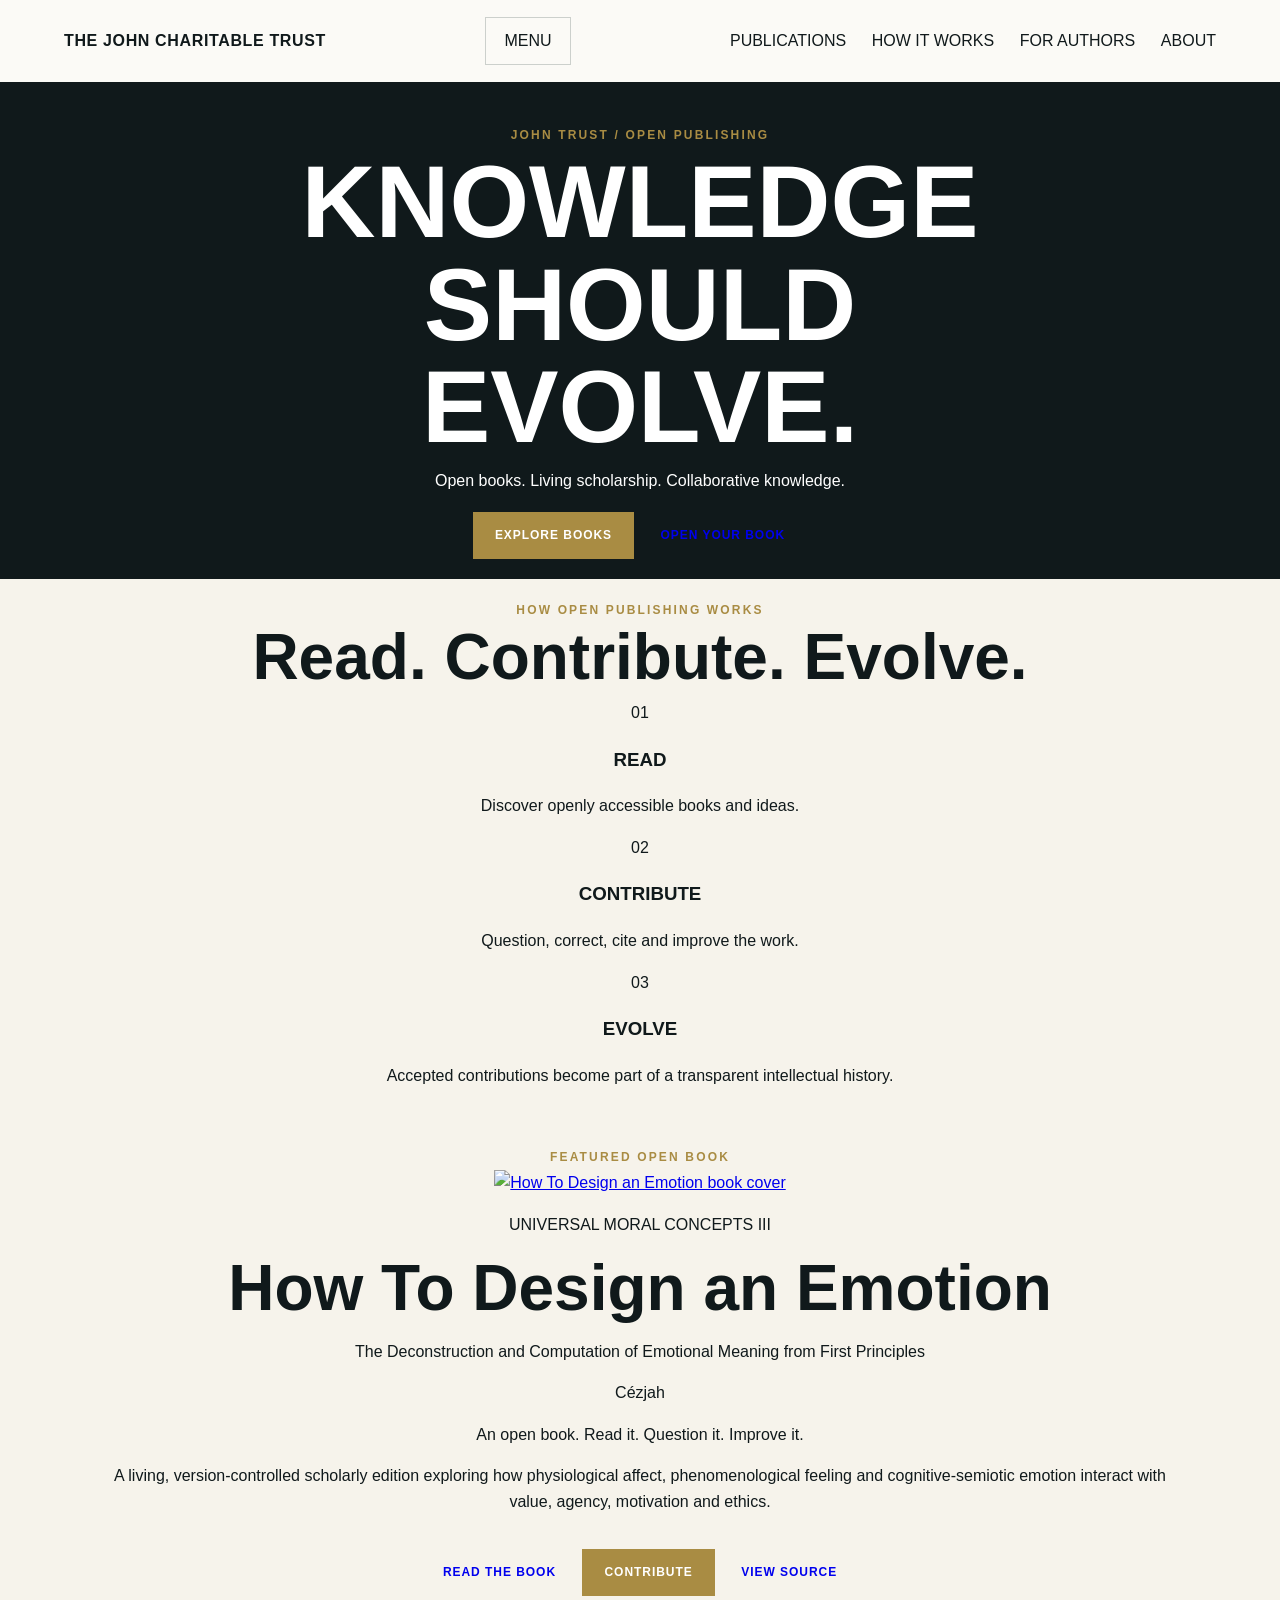
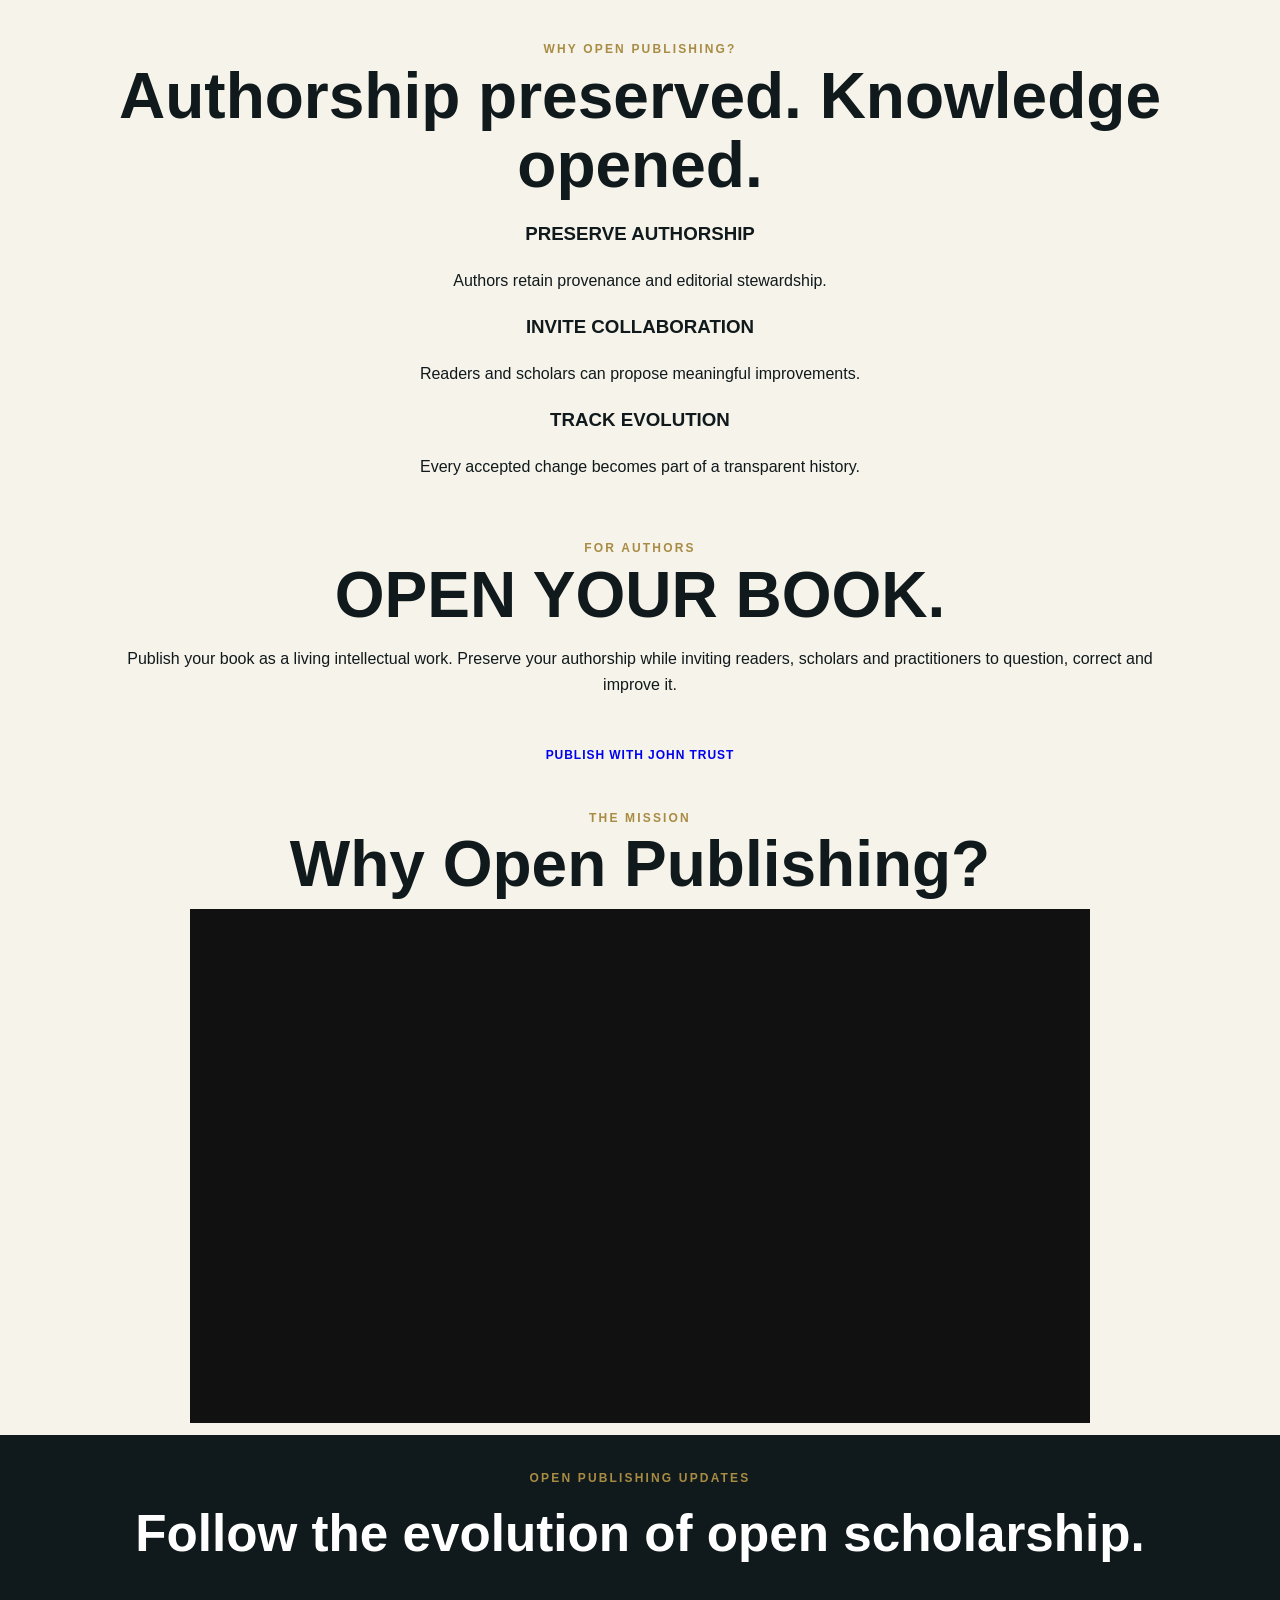
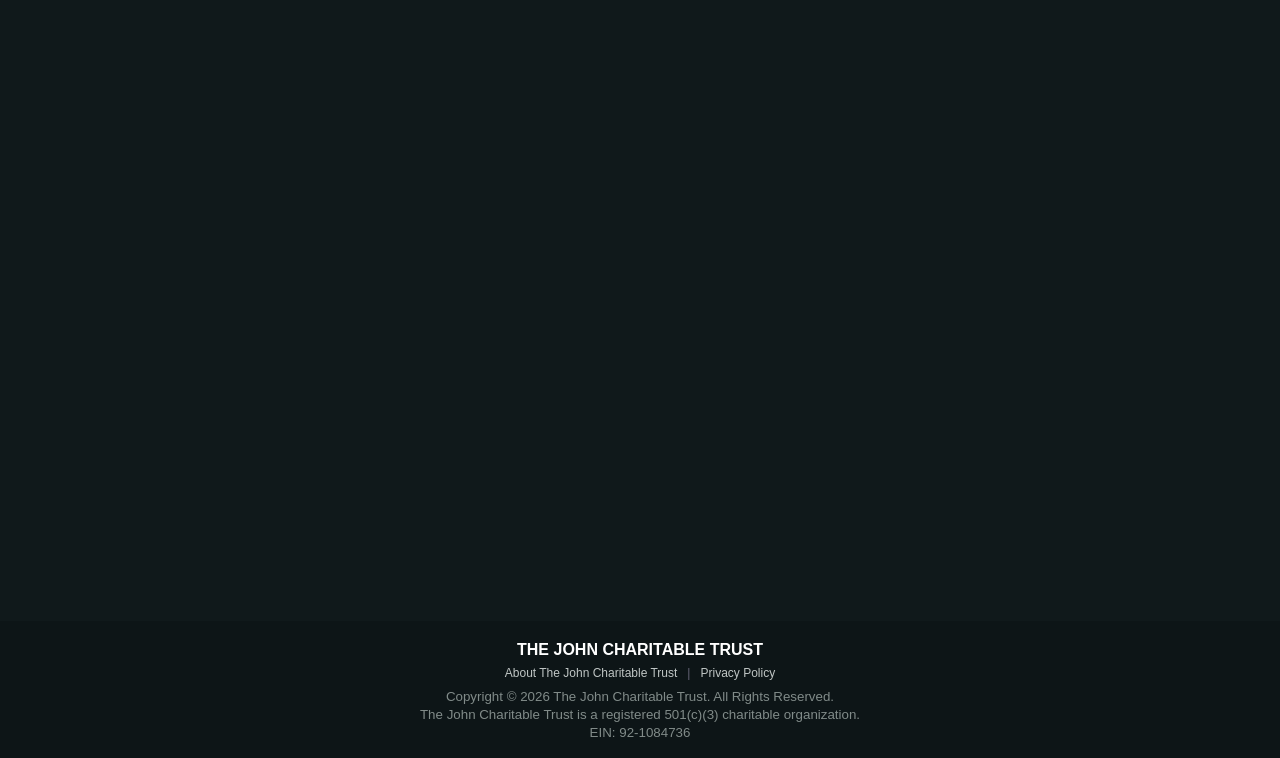
==== commit da4e8a11: "Redesign Open Publishing homepage around collaborative books" ====
--- a/index.html
+++ b/index.html
@@ -1,10 +1,104 @@
-<!doctype html><html lang="en"><head><meta charset="utf-8"><meta name="viewport" content="width=device-width,initial-scale=1"><meta name="description" content="Open, versioned, collaborative scholarship from The John Charitable Trust."><title>The John Charitable Trust | Open Publishing</title><link rel="stylesheet" href="assets/css/style.css"></head><body>
-<header class="site-header"><a class="brand" href="./">THE JOHN CHARITABLE TRUST</a><nav><a href="#publications">PUBLICATIONS</a><a href="https://github.com/The-John-Charitable-Trust/" target="_blank" rel="noopener noreferrer">GITHUB</a><a href="https://johntrust.org" target="_blank" rel="noopener">ABOUT</a><button id="searchToggle" aria-label="Search publications">SEARCH</button></nav></header>
-<main><section class="hero hero-banner" aria-label="The John Charitable Trust Open Publishing"><img src="assets/images/open-publishing-agora-banner.png" alt="Open Publishing. Knowledge for a more human future. Open, collaborative, scholarly, impactful."></section>
-<section class="mission section"><p class="eyebrow">OUR MISSION</p><h2>Knowledge should evolve.</h2><p>The John Charitable Trust Open Publishing turns scholarly publications into living, version-controlled bodies of knowledge. We preserve each author’s provenance, credit contributors, and give scholars a transparent way to review, extend, fork, reuse and improve each work.</p></section>
-<section class="video section"><p class="eyebrow">THE MISSION</p><h2>Why Open Publishing?</h2><div class="video-wrap"><iframe src="https://www.youtube-nocookie.com/embed/FJUxbBBw5aI" title="The Mission" loading="lazy" allow="accelerometer; autoplay; clipboard-write; encrypted-media; gyroscope; picture-in-picture" allowfullscreen></iframe></div></section>
-<section id="publications" class="publications section"><p class="eyebrow">MEMBER PUBLICATIONS</p><h2>Books by Our Members</h2><div id="searchPanel" class="search-panel" hidden><label for="publicationSearch">Search publications</label><input id="publicationSearch" type="search" placeholder="Title, author, subject or keyword"></div><div id="publicationGrid" class="cards"></div></section>
-<section id="newsletter" class="newsletter"><p class="eyebrow">OPEN PUBLISHING UPDATES</p><h2>Follow the evolution of open scholarship.</h2>
-<div class="brevo-wrap"><iframe width="540" height="600" src="https://b9187679.sibforms.com/v2/serve/[base64]" title="Open Publishing Newsletter Signup" frameborder="0" scrolling="auto" allowfullscreen style="display:block;margin-left:auto;margin-right:auto;max-width:100%;"></iframe></div></section></main>
-<footer><strong>THE JOHN CHARITABLE TRUST</strong><p><a href="https://johntrust.org" target="_blank" rel="noopener">About The John Charitable Trust</a> <span>|</span> <a href="https://johntrust.org" target="_blank" rel="noopener">Contact Us</a> <span>|</span> <a href="privacy.html">Privacy Policy</a></p><small>Copyright © 2026 The John Charitable Trust. All Rights Reserved.<br>The John Charitable Trust is a registered 501(c)(3) charitable organization.<br>EIN: 92-1084736</small></footer>
-<script src="assets/js/app.js"></script></body></html>
+<!doctype html>
+<html lang="en">
+<head>
+<meta charset="utf-8"><meta name="viewport" content="width=device-width,initial-scale=1">
+<meta name="description" content="Open books. Living scholarship. Collaborative knowledge from The John Charitable Trust.">
+<title>The John Charitable Trust | Open Publishing</title>
+<link rel="stylesheet" href="assets/css/style.css">
+</head>
+<body>
+<header class="site-header">
+  <a class="brand" href="./">THE JOHN CHARITABLE TRUST</a>
+  <button class="menu-toggle" aria-label="Open navigation" aria-expanded="false">MENU</button>
+  <nav>
+    <a href="#publications">PUBLICATIONS</a>
+    <a href="#how-it-works">HOW IT WORKS</a>
+    <a href="#for-authors">FOR AUTHORS</a>
+    <a href="https://johntrust.org" target="_blank" rel="noopener">ABOUT</a>
+  </nav>
+</header>
+
+<main>
+<section class="hero">
+  <div class="hero-inner">
+    <p class="eyebrow">JOHN TRUST / OPEN PUBLISHING</p>
+    <h1>KNOWLEDGE<br>SHOULD EVOLVE.</h1>
+    <p class="hero-deck">Open books. Living scholarship. Collaborative knowledge.</p>
+    <div class="actions">
+      <a class="button gold" href="#publications">EXPLORE BOOKS</a>
+      <a class="button outline" href="#for-authors">OPEN YOUR BOOK</a>
+    </div>
+  </div>
+</section>
+
+<section id="how-it-works" class="section how">
+  <p class="eyebrow">HOW OPEN PUBLISHING WORKS</p>
+  <h2>Read. Contribute. Evolve.</h2>
+  <div class="steps">
+    <article><span>01</span><h3>READ</h3><p>Discover openly accessible books and ideas.</p></article>
+    <article><span>02</span><h3>CONTRIBUTE</h3><p>Question, correct, cite and improve the work.</p></article>
+    <article><span>03</span><h3>EVOLVE</h3><p>Accepted contributions become part of a transparent intellectual history.</p></article>
+  </div>
+</section>
+
+<section id="publications" class="section featured">
+  <p class="eyebrow">FEATURED OPEN BOOK</p>
+  <div class="book-feature">
+    <a class="book-cover" href="https://github.com/The-John-Charitable-Trust/how-to-design-an-emotion" target="_blank" rel="noopener">
+      <img src="https://raw.githubusercontent.com/The-John-Charitable-Trust/how-to-design-an-emotion/main/assets/covers/how-to-design-an-emotion/cover.jpg" alt="How To Design an Emotion book cover">
+    </a>
+    <div class="book-copy">
+      <p class="series">UNIVERSAL MORAL CONCEPTS III</p>
+      <h2>How To Design an Emotion</h2>
+      <p class="subtitle">The Deconstruction and Computation of Emotional Meaning from First Principles</p>
+      <p class="author">Cézjah</p>
+      <p class="manifesto">An open book. Read it. Question it. Improve it.</p>
+      <p class="description">A living, version-controlled scholarly edition exploring how physiological affect, phenomenological feeling and cognitive-semiotic emotion interact with value, agency, motivation and ethics.</p>
+      <div class="actions">
+        <a class="button dark" href="https://github.com/The-John-Charitable-Trust/how-to-design-an-emotion/tree/main/book" target="_blank" rel="noopener">READ THE BOOK</a>
+        <a class="button gold" href="https://github.com/The-John-Charitable-Trust/how-to-design-an-emotion/blob/main/CONTRIBUTING.md" target="_blank" rel="noopener">CONTRIBUTE</a>
+        <a class="button light-outline" href="https://github.com/The-John-Charitable-Trust/how-to-design-an-emotion" target="_blank" rel="noopener">VIEW SOURCE</a>
+      </div>
+    </div>
+  </div>
+</section>
+
+<section class="why">
+  <div class="section">
+    <p class="eyebrow">WHY OPEN PUBLISHING?</p>
+    <h2>Authorship preserved. Knowledge opened.</h2>
+    <div class="principles">
+      <article><h3>PRESERVE AUTHORSHIP</h3><p>Authors retain provenance and editorial stewardship.</p></article>
+      <article><h3>INVITE COLLABORATION</h3><p>Readers and scholars can propose meaningful improvements.</p></article>
+      <article><h3>TRACK EVOLUTION</h3><p>Every accepted change becomes part of a transparent history.</p></article>
+    </div>
+  </div>
+</section>
+
+<section id="for-authors" class="section authors">
+  <p class="eyebrow">FOR AUTHORS</p>
+  <h2>OPEN YOUR BOOK.</h2>
+  <p>Publish your book as a living intellectual work. Preserve your authorship while inviting readers, scholars and practitioners to question, correct and improve it.</p>
+  <a class="button dark" href="#newsletter">PUBLISH WITH JOHN TRUST</a>
+</section>
+
+<section class="video section">
+  <p class="eyebrow">THE MISSION</p>
+  <h2>Why Open Publishing?</h2>
+  <div class="video-wrap"><iframe src="https://www.youtube-nocookie.com/embed/FJUxbBBw5aI" title="Why Open Publishing?" loading="lazy" allow="accelerometer; autoplay; clipboard-write; encrypted-media; gyroscope; picture-in-picture" allowfullscreen></iframe></div>
+</section>
+
+<section id="newsletter" class="newsletter">
+  <p class="eyebrow">OPEN PUBLISHING UPDATES</p>
+  <h2>Follow the evolution of open scholarship.</h2>
+  <div class="brevo-wrap"><iframe width="540" height="600" src="https://b9187679.sibforms.com/v2/serve/[base64]" title="Open Publishing Newsletter Signup" frameborder="0" scrolling="auto" allowfullscreen></iframe></div>
+</section>
+</main>
+
+<footer>
+  <strong>THE JOHN CHARITABLE TRUST</strong>
+  <p><a href="https://johntrust.org" target="_blank" rel="noopener">About The John Charitable Trust</a><span>|</span><a href="privacy.html">Privacy Policy</a></p>
+  <small>Copyright © 2026 The John Charitable Trust. All Rights Reserved.<br>The John Charitable Trust is a registered 501(c)(3) charitable organization.<br>EIN: 92-1084736</small>
+</footer>
+<script src="assets/js/app.js"></script>
+</body></html>
--- a/assets/css/style.css
+++ b/assets/css/style.css
@@ -57,3 +57,7 @@
   .publications h2{font-size:clamp(34px,11vw,52px);overflow-wrap:normal}.section{width:100%;max-width:100%}.video-wrap{width:100%}.brevo-wrap iframe{max-width:100%;width:100%}
 }
 @media(max-width:420px){.site-header nav{gap:8px}.site-header nav a{font-size:10px}.site-header button{font-size:11px;padding:7px 10px}.card{padding:14px}.publications{padding-left:16px;padding-right:16px}}
+
+/* Final mobile publication sizing: equal cover boxes, no source-dimension growth */
+@media(max-width:760px){.publications .cards{grid-template-columns:1fr!important}.publications .card{box-sizing:border-box!important;width:100%!important;max-width:360px!important;margin:0 auto!important}.publications .cover{box-sizing:border-box!important;width:100%!important;height:auto!important;aspect-ratio:2/3!important;overflow:hidden!important;display:flex!important;align-items:center!important;justify-content:center!important;background:#fff!important}.publications .cover img{display:block!important;width:100%!important;height:100%!important;max-width:100%!important;max-height:100%!important;object-fit:contain!important;object-position:center!important}}
+@media(min-width:761px){.publications .card{min-width:0}.publications .cover{width:100%!important;aspect-ratio:2/3!important;height:auto!important}.publications .cover img{width:100%!important;height:100%!important;object-fit:contain!important}}
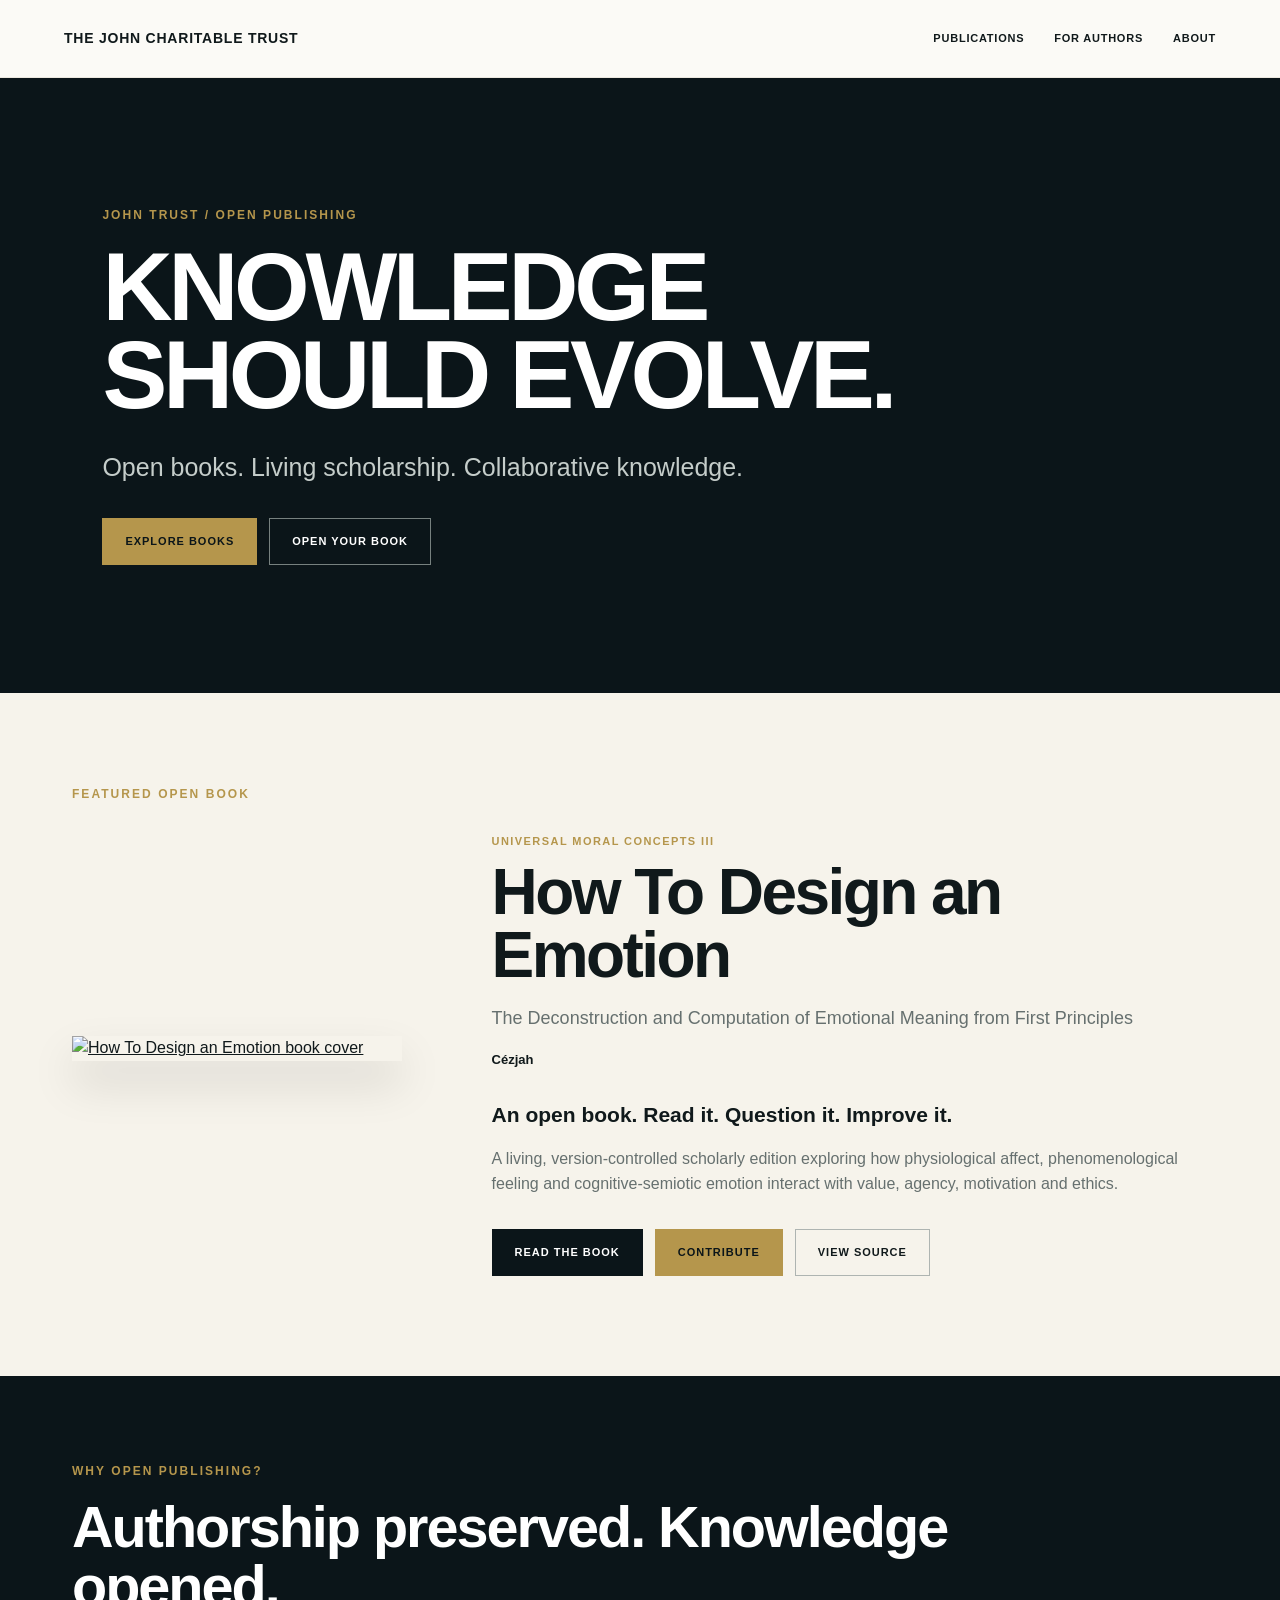
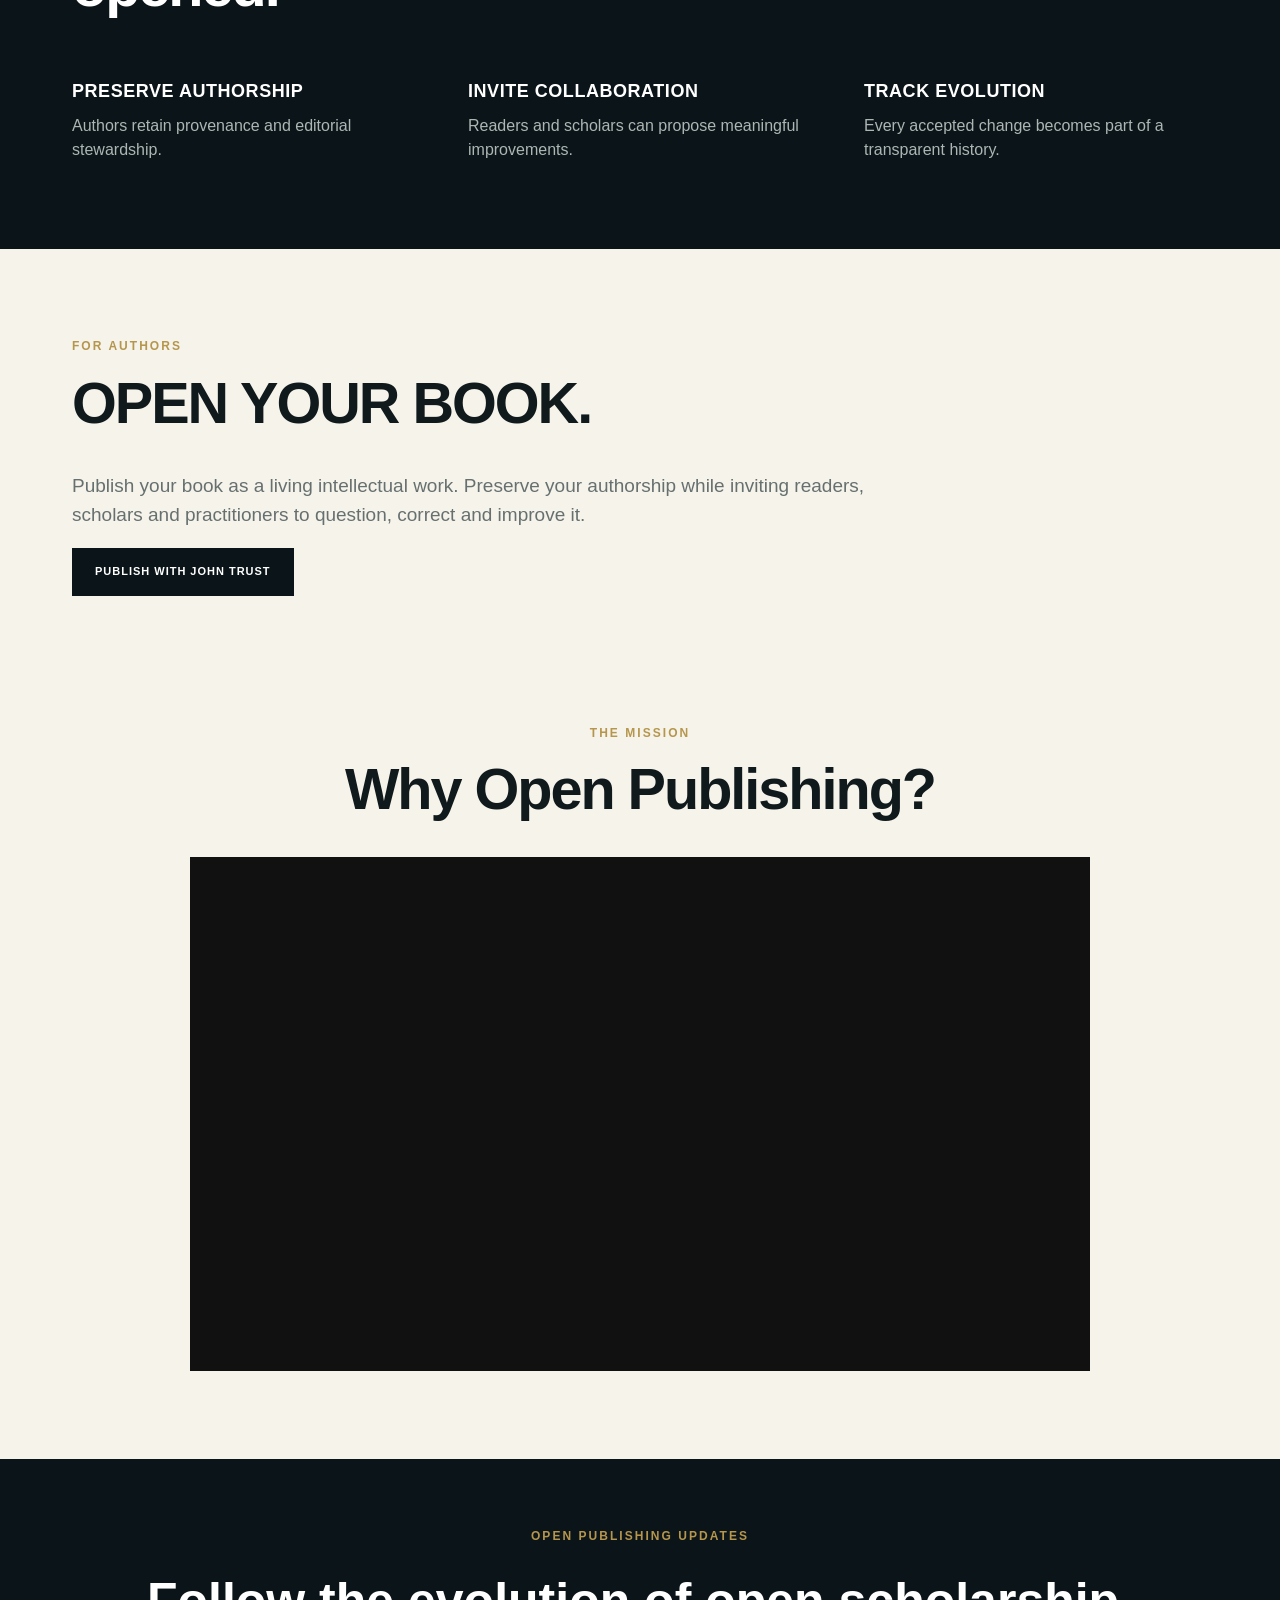
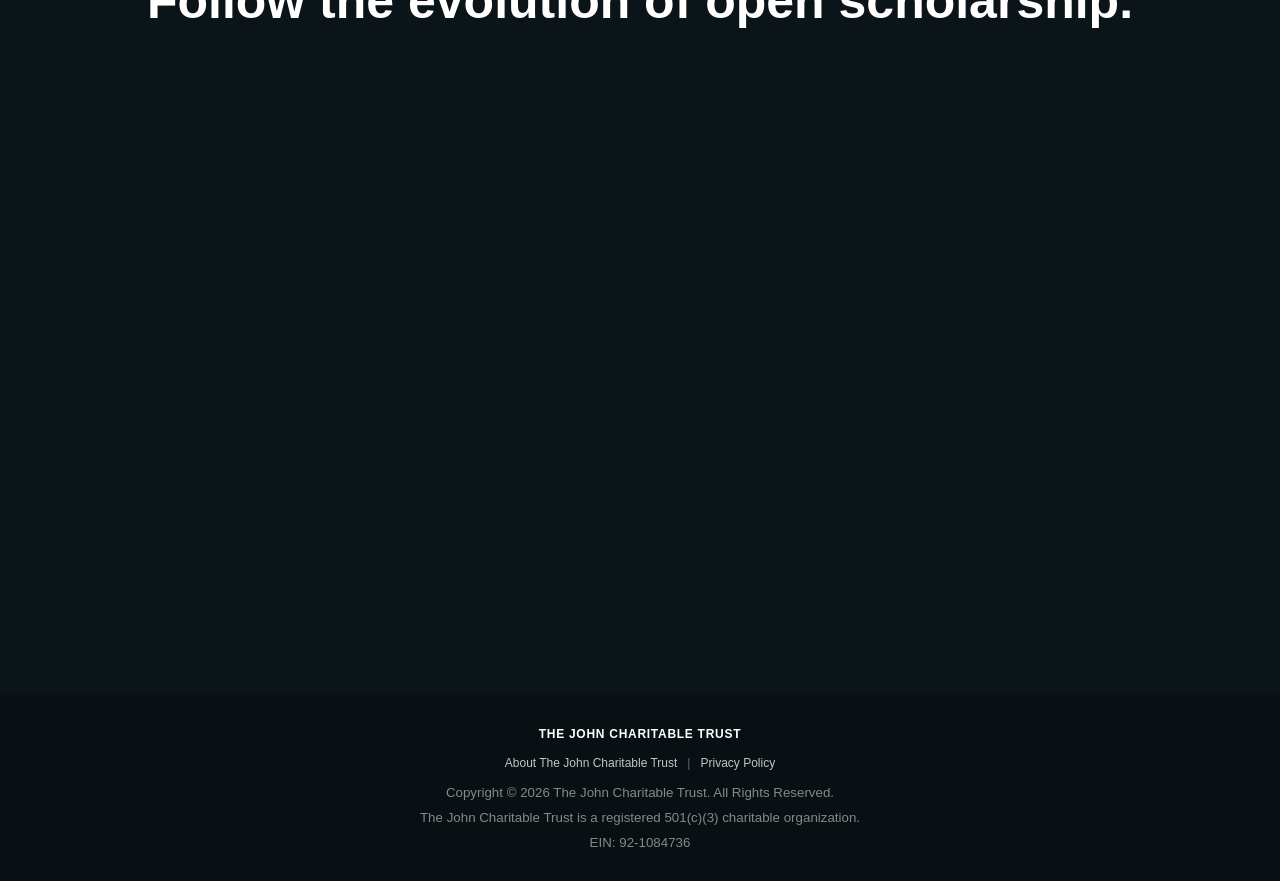
==== commit 5bc5f14a: "Remove How Open Publishing cards from homepage" ====
--- a/index.html
+++ b/index.html
@@ -12,7 +12,6 @@
   <button class="menu-toggle" aria-label="Open navigation" aria-expanded="false">MENU</button>
   <nav>
     <a href="#publications">PUBLICATIONS</a>
-    <a href="#how-it-works">HOW IT WORKS</a>
     <a href="#for-authors">FOR AUTHORS</a>
     <a href="https://johntrust.org" target="_blank" rel="noopener">ABOUT</a>
   </nav>
@@ -28,16 +27,6 @@
       <a class="button gold" href="#publications">EXPLORE BOOKS</a>
       <a class="button outline" href="#for-authors">OPEN YOUR BOOK</a>
     </div>
-  </div>
-</section>
-
-<section id="how-it-works" class="section how">
-  <p class="eyebrow">HOW OPEN PUBLISHING WORKS</p>
-  <h2>Read. Contribute. Evolve.</h2>
-  <div class="steps">
-    <article><span>01</span><h3>READ</h3><p>Discover openly accessible books and ideas.</p></article>
-    <article><span>02</span><h3>CONTRIBUTE</h3><p>Question, correct, cite and improve the work.</p></article>
-    <article><span>03</span><h3>EVOLVE</h3><p>Accepted contributions become part of a transparent intellectual history.</p></article>
   </div>
 </section>
 
--- a/assets/css/style.css
+++ b/assets/css/style.css
@@ -1,63 +1,2 @@
-:root{--ink:#10191b;--paper:#f6f3eb;--gold:#a98c43;--muted:#687170;--white:#fff}*{box-sizing:border-box}html{scroll-behavior:smooth}body{margin:0;background:var(--paper);color:var(--ink);font-family:Inter,Arial,sans-serif;line-height:1.6}.site-header{height:82px;padding:0 clamp(24px,5vw,72px);display:flex;align-items:center;justify-content:space-between;background:#fbfaf6}.brand{font-weight:800;letter-spacing:.04em}.site-header nav{display:flex;gap:28px;align-items:center}.site-header a,.site-header button,footer a{color:inherit;text-decoration:none}.site-header button{border:1px solid #ccd0cc;background:transparent;padding:10px 18px;cursor:pointer;font:inherit}.hero{min-height:650px;background:var(--ink);color:var(--white);display:grid;place-items:center;text-align:center;padding:90px 24px 40px}.hero>div{max-width:900px}.hero h1{font-size:clamp(54px,8vw,104px);line-height:1;margin:.05em 0}.hero h2{font-size:clamp(22px,3vw,36px);font-weight:400}.hero p:not(.eyebrow){max-width:700px;margin:22px auto}.hero-note{align-self:end;font-size:11px;letter-spacing:.22em}.eyebrow{color:var(--gold);font-weight:700;letter-spacing:.18em;font-size:12px}.button{display:inline-block;padding:14px 22px;text-decoration:none;margin-top:18px;font-weight:700;font-size:12px;letter-spacing:.08em}.gold{background:var(--gold);color:#fff}.section{max-width:1120px;margin:auto;padding:72px 28px;text-align:center}.section h2{font-size:clamp(36px,5vw,64px);line-height:1.08;margin:14px 0 26px}.mission>p:last-child{max-width:820px;margin:0 auto;font-size:18px;color:#4f5858}.mission{padding-bottom:42px}.video{padding-top:42px}.video-wrap{max-width:900px;aspect-ratio:16/9;margin:28px auto 0;background:#111}.video-wrap iframe{width:100%;height:100%;border:0}.cards{display:grid;grid-template-columns:repeat(3,1fr);gap:28px;margin-top:50px}.card{background:#fff;padding:22px;text-align:left;display:flex;flex-direction:column}.cover{aspect-ratio:2/3;background:#1b2426;display:grid;place-items:center;text-align:center;padding:20px;color:#fff;margin-bottom:22px}.cover span{font-size:11px;letter-spacing:.15em}.cover strong{font-family:Georgia,serif;font-size:25px;line-height:1.15}.card h3{font-size:22px;line-height:1.15;margin:4px 0}.card .meta{font-size:12px;color:var(--muted)}.card a{margin-top:auto;padding-top:18px;color:var(--gold);font-weight:700;text-decoration:none;font-size:12px}.search-panel{max-width:620px;margin:30px auto}.search-panel label{display:block;font-size:12px;font-weight:700;margin-bottom:8px}.search-panel input{width:100%;padding:14px;border:1px solid #ccc;background:#fff;font:inherit}.newsletter{background:var(--ink);color:#fff;text-align:center;padding:90px 24px}.newsletter h2{font-size:clamp(32px,4vw,52px)}.newsletter form{max-width:660px;margin:auto}.subscribe{display:flex}.subscribe input{flex:1;padding:16px;border:0;font:inherit}.subscribe button{padding:0 24px;border:0;background:var(--gold);color:#fff;font-weight:700}.consent{display:block;text-align:left;font-size:12px;margin-top:16px;color:#c8cfcd}footer{text-align:center;padding:48px 20px;background:#0d1517;color:#fff}footer p{font-size:12px;color:#c0c6c5}footer p span{margin:0 10px;color:#667}footer small{color:#818b89}.policy{max-width:820px}.policy h1{font-size:clamp(46px,6vw,72px);line-height:1.05}.policy section{text-align:center}.policy section h2{font-size:22px;margin-top:42px}.policy section p{color:#505959}@media(max-width:760px){.site-header nav a{display:none}.cards{grid-template-columns:1fr}.card{max-width:420px;margin:auto}.subscribe{display:block}.subscribe input,.subscribe button{width:100%;padding:15px}.site-header{padding:0 20px}}
-/* Tight section transitions */
-.video{padding-bottom:36px}.publications{padding-top:36px}.publications .cards{margin-top:32px}
-
-/* Publication card refinement */
-.cover{padding:0;background:transparent;overflow:hidden;display:flex;align-items:flex-start;justify-content:center}.cover img{width:100%;height:100%;object-fit:contain;display:block}.card .meta{margin:8px 0 2px}.card h3{margin:0}.card .author{margin:8px 0 0}.card a,.coming-soon{margin-top:18px;padding-top:0}.coming-soon{color:var(--muted);font-weight:700;font-size:12px;letter-spacing:.08em}
-
-/* Tighten newsletter and footer */
-.newsletter{padding:58px 24px}.newsletter h2{margin:12px 0 34px}.newsletter .eyebrow{margin:0 0 10px}.newsletter form{margin-top:0}footer{padding:30px 20px}footer strong{display:block;margin-bottom:10px}footer p{margin:8px 0 14px}footer small{display:block}
-
-/* Compact newsletter-to-footer transition */
-.newsletter{padding-bottom:30px}.newsletter form{margin-bottom:0}.newsletter .consent{margin-bottom:0}.newsletter #formNote{margin:8px 0 0;min-height:0}footer{padding-top:24px}
-
-/* Brevo newsletter integration */
-.brevo-wrap{max-width:660px;margin:0 auto}.brevo-wrap #sib-container{background:transparent!important;border:0!important;max-width:none!important;padding:0!important}.brevo-fields{display:flex}.brevo-fields input{flex:1;min-width:0;padding:16px;border:0;font:inherit}.brevo-fields button{border:0;border-radius:0!important;background:var(--gold)!important;color:#fff!important;padding:0 24px;font:inherit;font-weight:700}.brevo-consent{display:flex;gap:10px;align-items:flex-start;text-align:left;font-size:12px;margin-top:16px;color:#c8cfcd}.brevo-consent input{margin-top:4px}.brevo-disclosure{text-align:left;font-size:11px;color:#9ba5a3;margin:12px 0 0}.brevo-disclosure a{color:#c5aa62!important}.sib-form-message-panel{max-width:660px!important;margin:12px auto!important}.sr-only{position:absolute;width:1px;height:1px;padding:0;margin:-1px;overflow:hidden;clip:rect(0,0,0,0);white-space:nowrap;border:0}@media(max-width:760px){.brevo-fields{display:block}.brevo-fields input,.brevo-fields button{width:100%;padding:15px}}
-
-/* Compact vertical rhythm — sitewide */
-.hero{min-height:520px;padding:64px 24px 28px}.hero h1{margin:.02em 0}.hero h2{margin:10px 0 0}.hero p:not(.eyebrow){margin:14px auto}.hero .button{margin-top:12px}.hero-note{margin:0;padding-top:24px}
-.section{padding:48px 28px}.section .eyebrow{margin:0 0 10px}.section h2{margin:8px 0 18px}.mission{padding-top:48px;padding-bottom:28px}.mission>p:last-child{line-height:1.5}.video{padding-top:28px;padding-bottom:28px}.video-wrap{margin-top:20px}.publications{padding-top:28px;padding-bottom:48px}.publications .cards{margin-top:26px}
-.newsletter{padding:46px 24px 26px}.newsletter h2{margin:8px 0 24px}.newsletter .eyebrow{margin:0 0 8px}.brevo-consent{margin-top:12px}.brevo-disclosure{margin-top:8px}footer{padding:22px 20px}footer strong{margin-bottom:6px}footer p{margin:6px 0 10px}
-@media(max-width:760px){.hero{min-height:460px;padding:48px 20px 24px}.section{padding:38px 20px}.mission{padding-bottom:24px}.video{padding-top:24px;padding-bottom:24px}.publications{padding-top:24px}}
-
-/* Dense editorial rhythm — second pass */
-.hero{min-height:430px;padding:44px 24px 20px}.hero>div{max-width:860px}.hero .eyebrow{margin:0 0 6px}.hero h1{margin:0}.hero h2{margin:6px 0 0}.hero p:not(.eyebrow){margin:10px auto}.hero .button{margin-top:8px}.hero-note{padding-top:14px}
-.section{padding:34px 28px}.section .eyebrow{margin:0 0 6px}.section h2{margin:4px 0 12px}.mission{padding-top:34px;padding-bottom:18px}.mission>p:last-child{line-height:1.42}.video{padding-top:18px;padding-bottom:18px}.video-wrap{margin-top:14px}.publications{padding-top:18px;padding-bottom:34px}.publications .cards{margin-top:20px}.cards{gap:22px}.cover{margin-bottom:14px}.card{padding:18px}.card .meta{margin:5px 0 2px}.card .author{margin:5px 0 0}.card a,.coming-soon{margin-top:12px}
-.newsletter{padding:34px 24px 20px}.newsletter .eyebrow{margin:0 0 5px}.newsletter h2{margin:4px 0 18px}.brevo-consent{margin-top:9px}.brevo-disclosure{margin-top:6px;line-height:1.35}footer{padding:16px 20px}footer strong{margin-bottom:3px}footer p{margin:3px 0 7px;line-height:1.35}footer small{line-height:1.35}
-@media(max-width:760px){.hero{min-height:390px;padding:36px 20px 18px}.section{padding:28px 20px}.mission{padding-bottom:16px}.video{padding-top:16px;padding-bottom:16px}.publications{padding-top:16px;padding-bottom:28px}.newsletter{padding:30px 20px 18px}}
-
-/* Ultra-compact section flow — remove presentation-style whitespace */
-.section{padding:22px 28px}.section .eyebrow{margin:0 0 3px}.section h2{margin:0 0 8px}.mission{padding-top:24px;padding-bottom:8px}.mission>p:last-child{margin:0 auto;line-height:1.35}.video{padding-top:8px;padding-bottom:12px}.video .eyebrow{margin-bottom:2px}.video h2{margin-bottom:10px}.video-wrap{margin-top:10px}.publications{padding-top:12px;padding-bottom:26px}.publications .cards{margin-top:16px}
-@media(max-width:760px){.section{padding:20px}.mission{padding-top:22px;padding-bottom:6px}.video{padding-top:6px;padding-bottom:10px}.publications{padding-top:10px}}
-
-/* Open Publishing Agora hero */
-.hero.hero-banner{min-height:0;padding:0;display:block;background:#10191b;line-height:0;overflow:hidden}
-.hero.hero-banner img{display:block;width:100%;height:auto;margin:0}
-@media(max-width:760px){.hero.hero-banner{min-height:0;padding:0;overflow-x:auto}.hero.hero-banner img{width:auto;max-width:none;height:auto;min-width:100%}}
-
-/* Charitable Trust header and hero identity */
-.site-header{gap:24px}.site-header nav{flex-wrap:wrap;justify-content:flex-end;gap:clamp(12px,2vw,28px)}.site-header .brand{font-size:clamp(12px,1.25vw,17px);flex-shrink:0}
-.hero.hero-banner{position:relative}.hero-identity{position:absolute;left:clamp(20px,4vw,76px);top:clamp(12px,1.7vw,32px);display:flex;align-items:center;gap:clamp(10px,1vw,18px);max-width:48%;line-height:1.2;color:white;text-align:left;text-shadow:0 1px 8px #000;font-weight:750;letter-spacing:.11em;font-size:clamp(12px,1.35vw,23px)}.hero-identity .hero-logo{width:clamp(40px,5vw,86px)!important;height:clamp(40px,5vw,86px)!important;object-fit:contain;flex-shrink:0;display:block}
-@media(max-width:760px){.site-header{height:auto;min-height:82px;flex-wrap:wrap;padding:12px 20px}.site-header nav{gap:12px}.site-header nav a{display:inline;font-size:11px}.hero-identity{left:18px;top:12px;max-width:50%;font-size:11px;gap:7px;letter-spacing:.05em}.hero-identity .hero-logo{width:34px!important;height:34px!important}}
-
-/* Responsive hero banner: scale the complete artwork to the viewport */
-@media(max-width:760px){
-  .hero.hero-banner{width:100%;overflow:hidden;background:#10191b}
-  .hero.hero-banner>img:first-child{width:100%!important;max-width:100%!important;min-width:0!important;height:auto!important;object-fit:contain!important;object-position:center top!important}
-  .hero-identity{left:4vw;top:3vw;max-width:46%;font-size:clamp(8px,2.2vw,12px);gap:1.4vw;letter-spacing:.04em}
-  .hero-identity .hero-logo{width:clamp(24px,7vw,38px)!important;height:clamp(24px,7vw,38px)!important}
-}
-
-/* Responsive QA: consistent publication cards and mobile layout */
-.cards{align-items:stretch}.card{height:100%;min-width:0}.cover{width:100%;aspect-ratio:2/3;height:auto;background:#f3f1ea;overflow:hidden;display:flex;align-items:center;justify-content:center}.cover img{width:100%;height:100%;object-fit:contain;object-position:center;display:block}.card h3{overflow-wrap:anywhere}
-@media(max-width:760px){
-  body{overflow-x:hidden}.site-header{width:100%;align-items:center}.site-header .brand{width:100%;text-align:left}.site-header nav{width:100%;justify-content:flex-start;flex-wrap:wrap}.site-header nav a,.site-header nav button{white-space:nowrap}.site-header button{padding:8px 13px}
-  .hero.hero-banner{overflow:hidden}.hero.hero-banner>img:first-child{display:block;width:100%!important;max-width:100%!important;min-width:0!important;height:auto!important}
-  .cards{display:grid;grid-template-columns:minmax(0,1fr);gap:24px;width:100%;margin-left:auto;margin-right:auto}.card{width:min(100%,420px);max-width:420px;margin:0 auto;padding:18px}.cover{width:100%;aspect-ratio:2/3;margin:0 0 14px}.cover img{width:100%;height:100%;object-fit:contain}
-  .publications h2{font-size:clamp(34px,11vw,52px);overflow-wrap:normal}.section{width:100%;max-width:100%}.video-wrap{width:100%}.brevo-wrap iframe{max-width:100%;width:100%}
-}
-@media(max-width:420px){.site-header nav{gap:8px}.site-header nav a{font-size:10px}.site-header button{font-size:11px;padding:7px 10px}.card{padding:14px}.publications{padding-left:16px;padding-right:16px}}
-
-/* Final mobile publication sizing: equal cover boxes, no source-dimension growth */
-@media(max-width:760px){.publications .cards{grid-template-columns:1fr!important}.publications .card{box-sizing:border-box!important;width:100%!important;max-width:360px!important;margin:0 auto!important}.publications .cover{box-sizing:border-box!important;width:100%!important;height:auto!important;aspect-ratio:2/3!important;overflow:hidden!important;display:flex!important;align-items:center!important;justify-content:center!important;background:#fff!important}.publications .cover img{display:block!important;width:100%!important;height:100%!important;max-width:100%!important;max-height:100%!important;object-fit:contain!important;object-position:center!important}}
-@media(min-width:761px){.publications .card{min-width:0}.publications .cover{width:100%!important;aspect-ratio:2/3!important;height:auto!important}.publications .cover img{width:100%!important;height:100%!important;object-fit:contain!important}}
+:root{--ink:#10191b;--navy:#0b1519;--paper:#f6f3eb;--white:#fff;--gold:#b5964c;--muted:#66706f;--line:#d7d2c6}*{box-sizing:border-box}html{scroll-behavior:smooth}body{margin:0;background:var(--paper);color:var(--ink);font-family:Inter,Arial,sans-serif;line-height:1.55}a{color:inherit}.site-header{height:78px;padding:0 clamp(22px,5vw,72px);display:flex;align-items:center;justify-content:space-between;background:#fbfaf6;position:relative;z-index:10;border-bottom:1px solid #ece8df}.brand{font-size:14px;font-weight:800;letter-spacing:.055em;text-decoration:none}.site-header nav{display:flex;gap:30px;align-items:center}.site-header nav a{font-size:11px;font-weight:700;letter-spacing:.07em;text-decoration:none}.menu-toggle{display:none;background:none;border:1px solid var(--line);padding:8px 12px;font:inherit;font-size:11px;font-weight:700}.hero{background:var(--navy);color:var(--white);padding:clamp(78px,10vw,150px) clamp(28px,8vw,120px)}.hero-inner{max-width:1120px;margin:auto}.eyebrow{color:var(--gold);font-size:12px;font-weight:800;letter-spacing:.17em;margin:0 0 18px}.hero h1{font-size:clamp(54px,7.6vw,108px);line-height:.91;letter-spacing:-.045em;margin:0;max-width:1000px}.hero-deck{font-size:clamp(18px,2vw,25px);color:#c5cdca;margin:28px 0 0}.actions{display:flex;gap:12px;flex-wrap:wrap;margin-top:32px}.button{display:inline-block;padding:14px 22px;font-size:11px;font-weight:800;letter-spacing:.09em;text-decoration:none;border:1px solid transparent}.gold{background:var(--gold);color:var(--navy)}.dark{background:var(--navy);color:#fff}.outline{border-color:#77817f;color:#fff}.light-outline{border-color:#aeb4b1;background:transparent}.section{max-width:1220px;margin:auto;padding:88px 42px}.section>h2,.why h2,.authors h2,.video h2{font-size:clamp(36px,4.5vw,62px);line-height:1.02;letter-spacing:-.035em;margin:0 0 38px}.steps{display:grid;grid-template-columns:repeat(3,1fr);gap:24px}.steps article{background:#fff;border:1px solid var(--line);padding:30px;min-height:205px}.steps span{color:var(--gold);font-size:11px;font-weight:800}.steps h3,.principles h3{font-size:18px;letter-spacing:.03em;margin:24px 0 8px}.steps p,.principles p{color:var(--muted);margin:0}.featured{padding-top:92px;padding-bottom:100px}.book-feature{display:grid;grid-template-columns:minmax(260px,330px) 1fr;gap:clamp(48px,7vw,100px);align-items:center}.book-cover img{display:block;width:100%;height:auto;box-shadow:0 22px 45px rgba(0,0,0,.13)}.series{font-size:11px;color:var(--gold);font-weight:800;letter-spacing:.13em}.book-copy h2{font-size:clamp(38px,5vw,68px);line-height:.98;letter-spacing:-.04em;margin:10px 0 14px}.subtitle{font-size:18px;color:var(--muted);max-width:720px}.author{font-size:13px;font-weight:700}.manifesto{font-size:21px;font-weight:700;margin:28px 0 12px}.description{max-width:720px;color:var(--muted)}.why{background:var(--navy);color:#fff}.why .section{padding-top:86px;padding-bottom:86px}.why h2{max-width:900px}.principles{display:grid;grid-template-columns:repeat(3,1fr);gap:52px}.principles p{color:#adb6b3}.authors{text-align:left}.authors>p:not(.eyebrow){font-size:19px;color:var(--muted);max-width:860px}.video{padding-top:40px;text-align:center}.video-wrap{max-width:900px;aspect-ratio:16/9;margin:24px auto 0;background:#111}.video-wrap iframe{width:100%;height:100%;border:0}.newsletter{background:var(--navy);color:#fff;text-align:center;padding:68px 24px 34px}.newsletter h2{font-size:clamp(30px,4vw,50px);margin:4px 0 20px}.brevo-wrap{max-width:660px;margin:auto}.brevo-wrap iframe{display:block;margin:auto;max-width:100%}footer{text-align:center;padding:26px 20px;background:#091013;color:#fff}footer strong{font-size:12px;letter-spacing:.06em}footer p{font-size:12px;color:#c0c6c5;margin:8px 0}footer p span{margin:0 10px;color:#667}footer a{text-decoration:none}footer small{color:#818b89;line-height:1.4}
+@media(max-width:800px){.site-header{height:auto;min-height:72px;padding:16px 20px;flex-wrap:wrap}.menu-toggle{display:block}.site-header nav{display:none;width:100%;padding-top:16px;flex-direction:column;align-items:flex-start;gap:14px}.site-header nav.open{display:flex}.hero{padding:72px 24px}.hero h1{font-size:clamp(48px,15vw,74px)}.section{padding:58px 22px}.steps,.principles{grid-template-columns:1fr}.book-feature{grid-template-columns:1fr}.book-cover{max-width:320px}.book-copy h2{font-size:46px}.principles{gap:30px}.video{padding-top:22px}.actions .button{width:100%;text-align:center}}
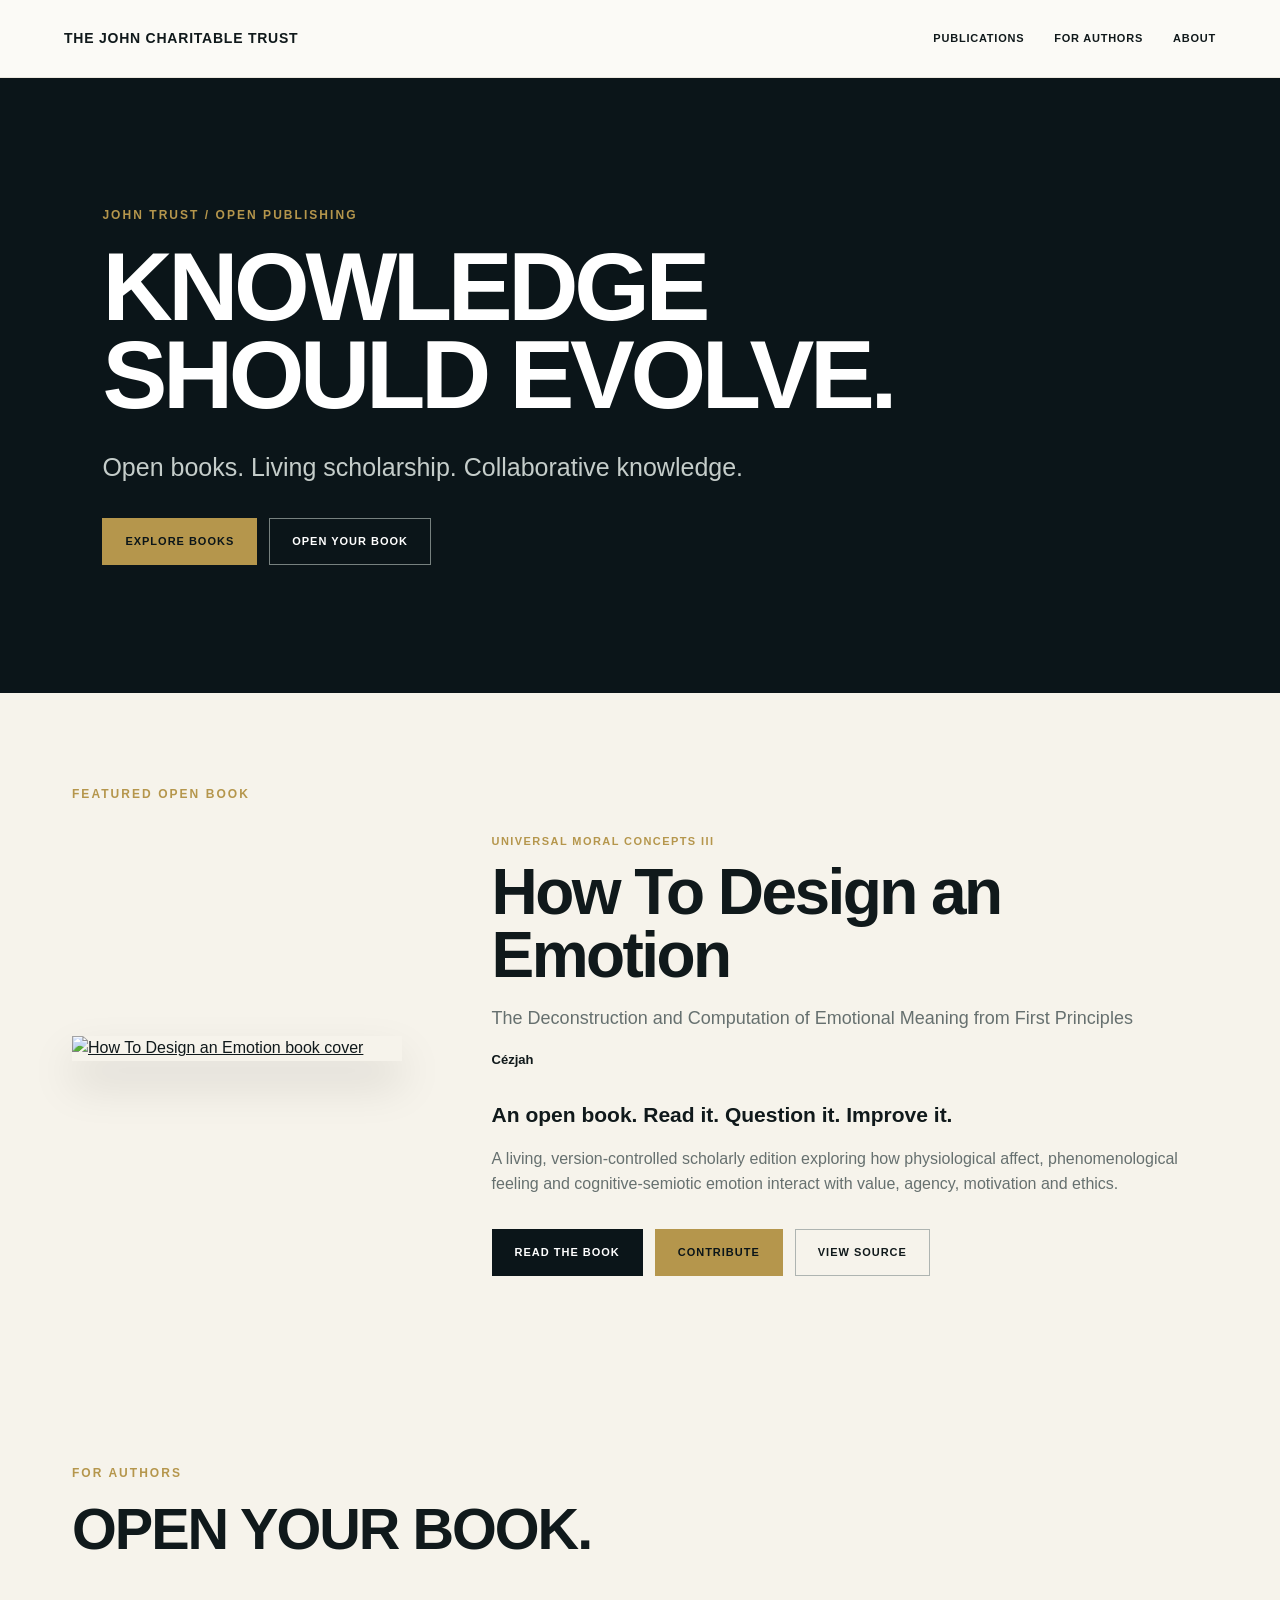
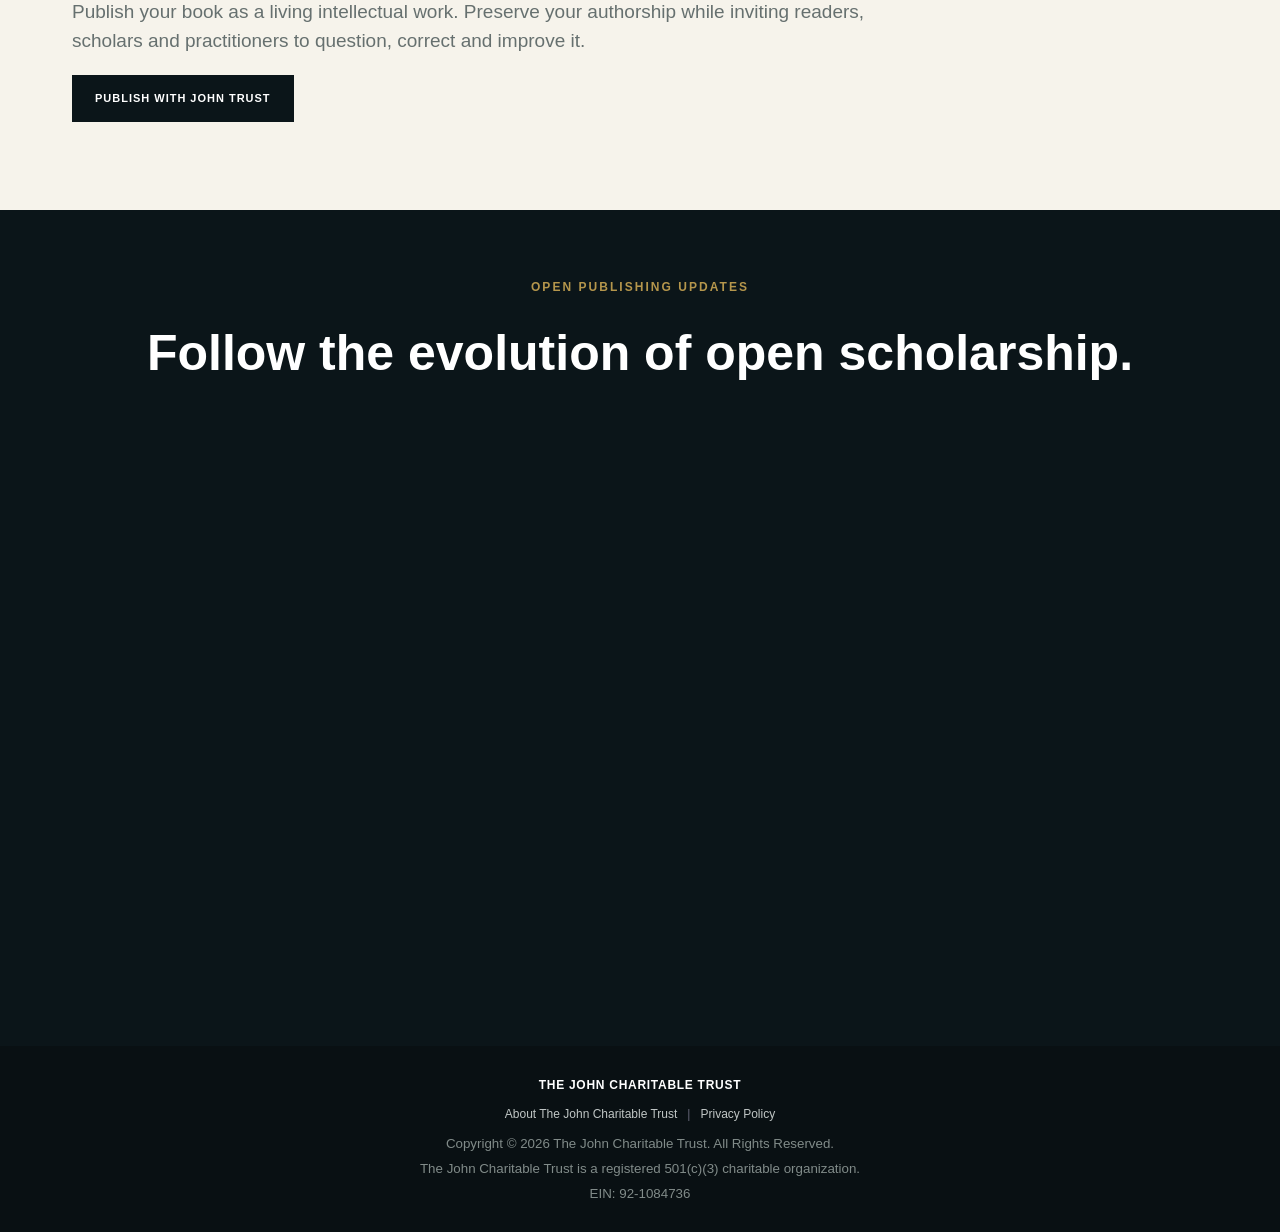
==== commit e5fe9648: "Remove Open Publishing explainer and mission sections" ====
--- a/index.html
+++ b/index.html
@@ -52,29 +52,11 @@
   </div>
 </section>
 
-<section class="why">
-  <div class="section">
-    <p class="eyebrow">WHY OPEN PUBLISHING?</p>
-    <h2>Authorship preserved. Knowledge opened.</h2>
-    <div class="principles">
-      <article><h3>PRESERVE AUTHORSHIP</h3><p>Authors retain provenance and editorial stewardship.</p></article>
-      <article><h3>INVITE COLLABORATION</h3><p>Readers and scholars can propose meaningful improvements.</p></article>
-      <article><h3>TRACK EVOLUTION</h3><p>Every accepted change becomes part of a transparent history.</p></article>
-    </div>
-  </div>
-</section>
-
 <section id="for-authors" class="section authors">
   <p class="eyebrow">FOR AUTHORS</p>
   <h2>OPEN YOUR BOOK.</h2>
   <p>Publish your book as a living intellectual work. Preserve your authorship while inviting readers, scholars and practitioners to question, correct and improve it.</p>
   <a class="button dark" href="#newsletter">PUBLISH WITH JOHN TRUST</a>
-</section>
-
-<section class="video section">
-  <p class="eyebrow">THE MISSION</p>
-  <h2>Why Open Publishing?</h2>
-  <div class="video-wrap"><iframe src="https://www.youtube-nocookie.com/embed/FJUxbBBw5aI" title="Why Open Publishing?" loading="lazy" allow="accelerometer; autoplay; clipboard-write; encrypted-media; gyroscope; picture-in-picture" allowfullscreen></iframe></div>
 </section>
 
 <section id="newsletter" class="newsletter">
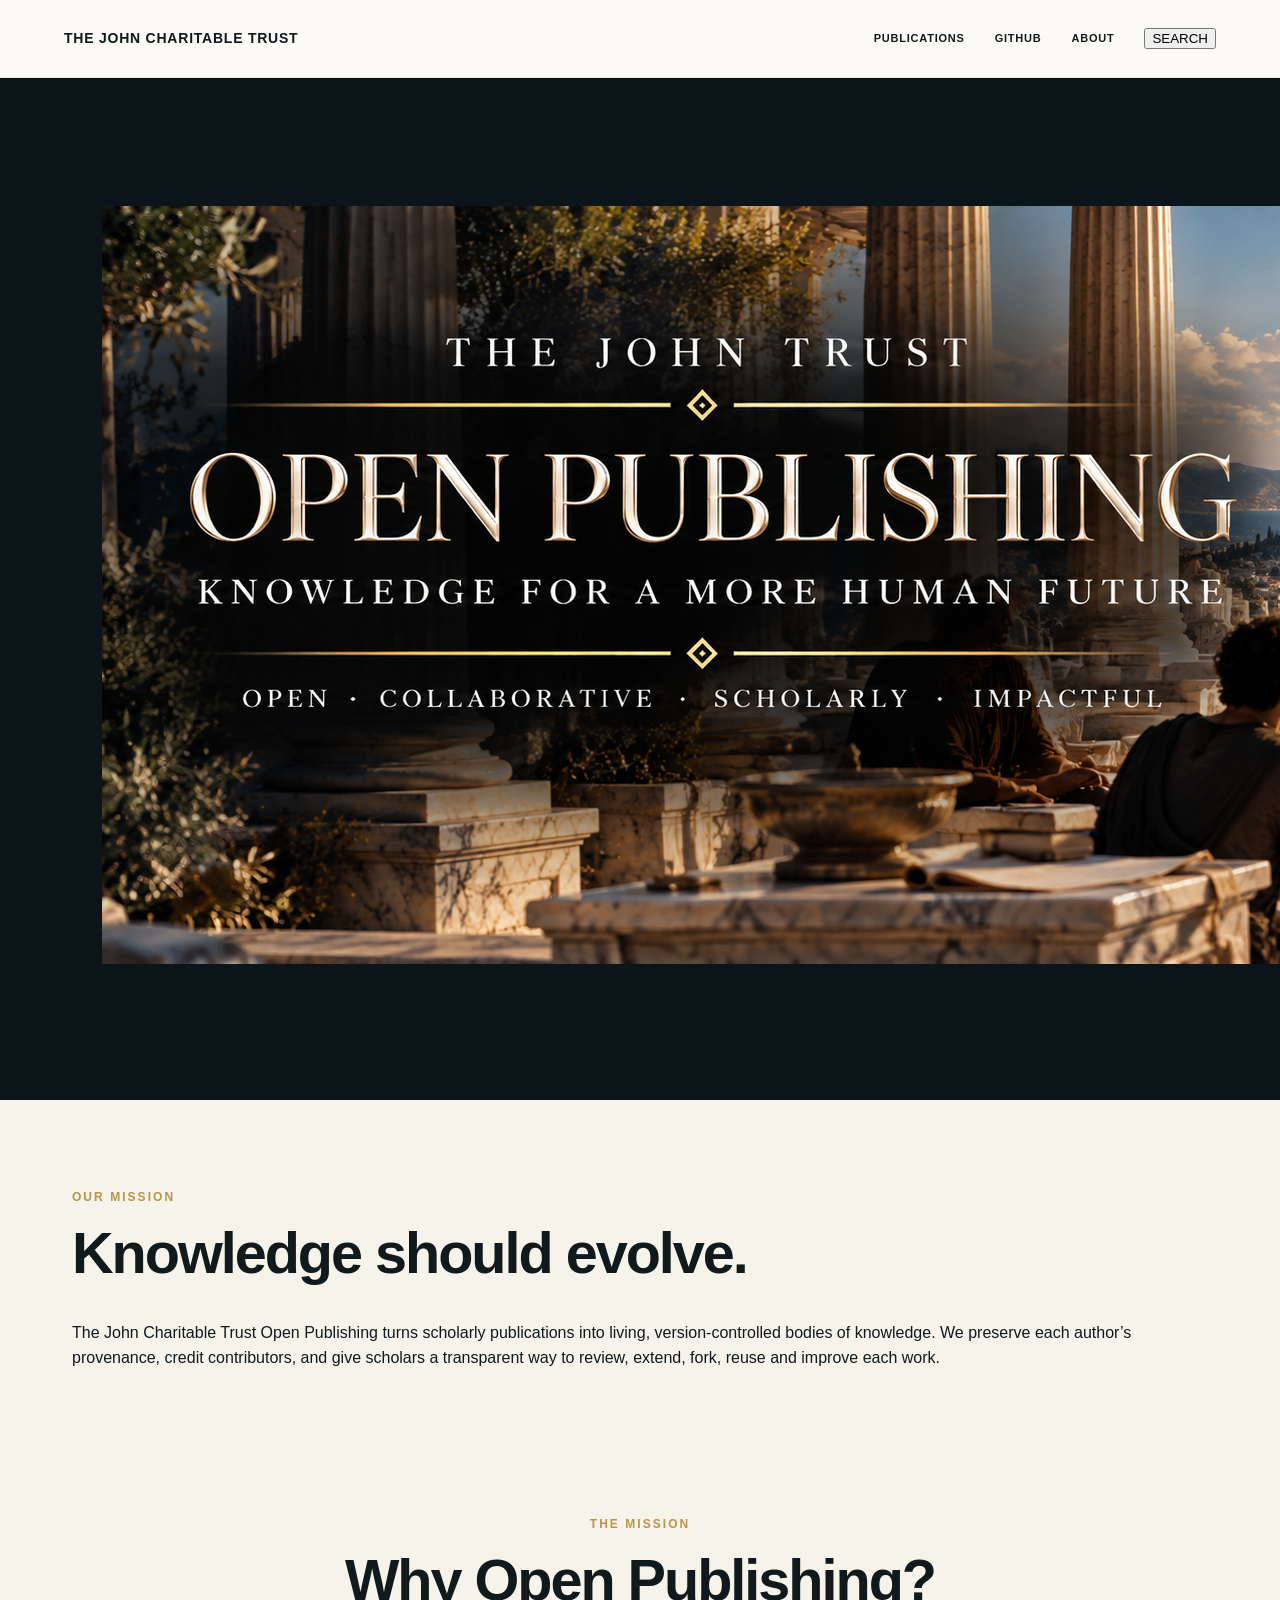
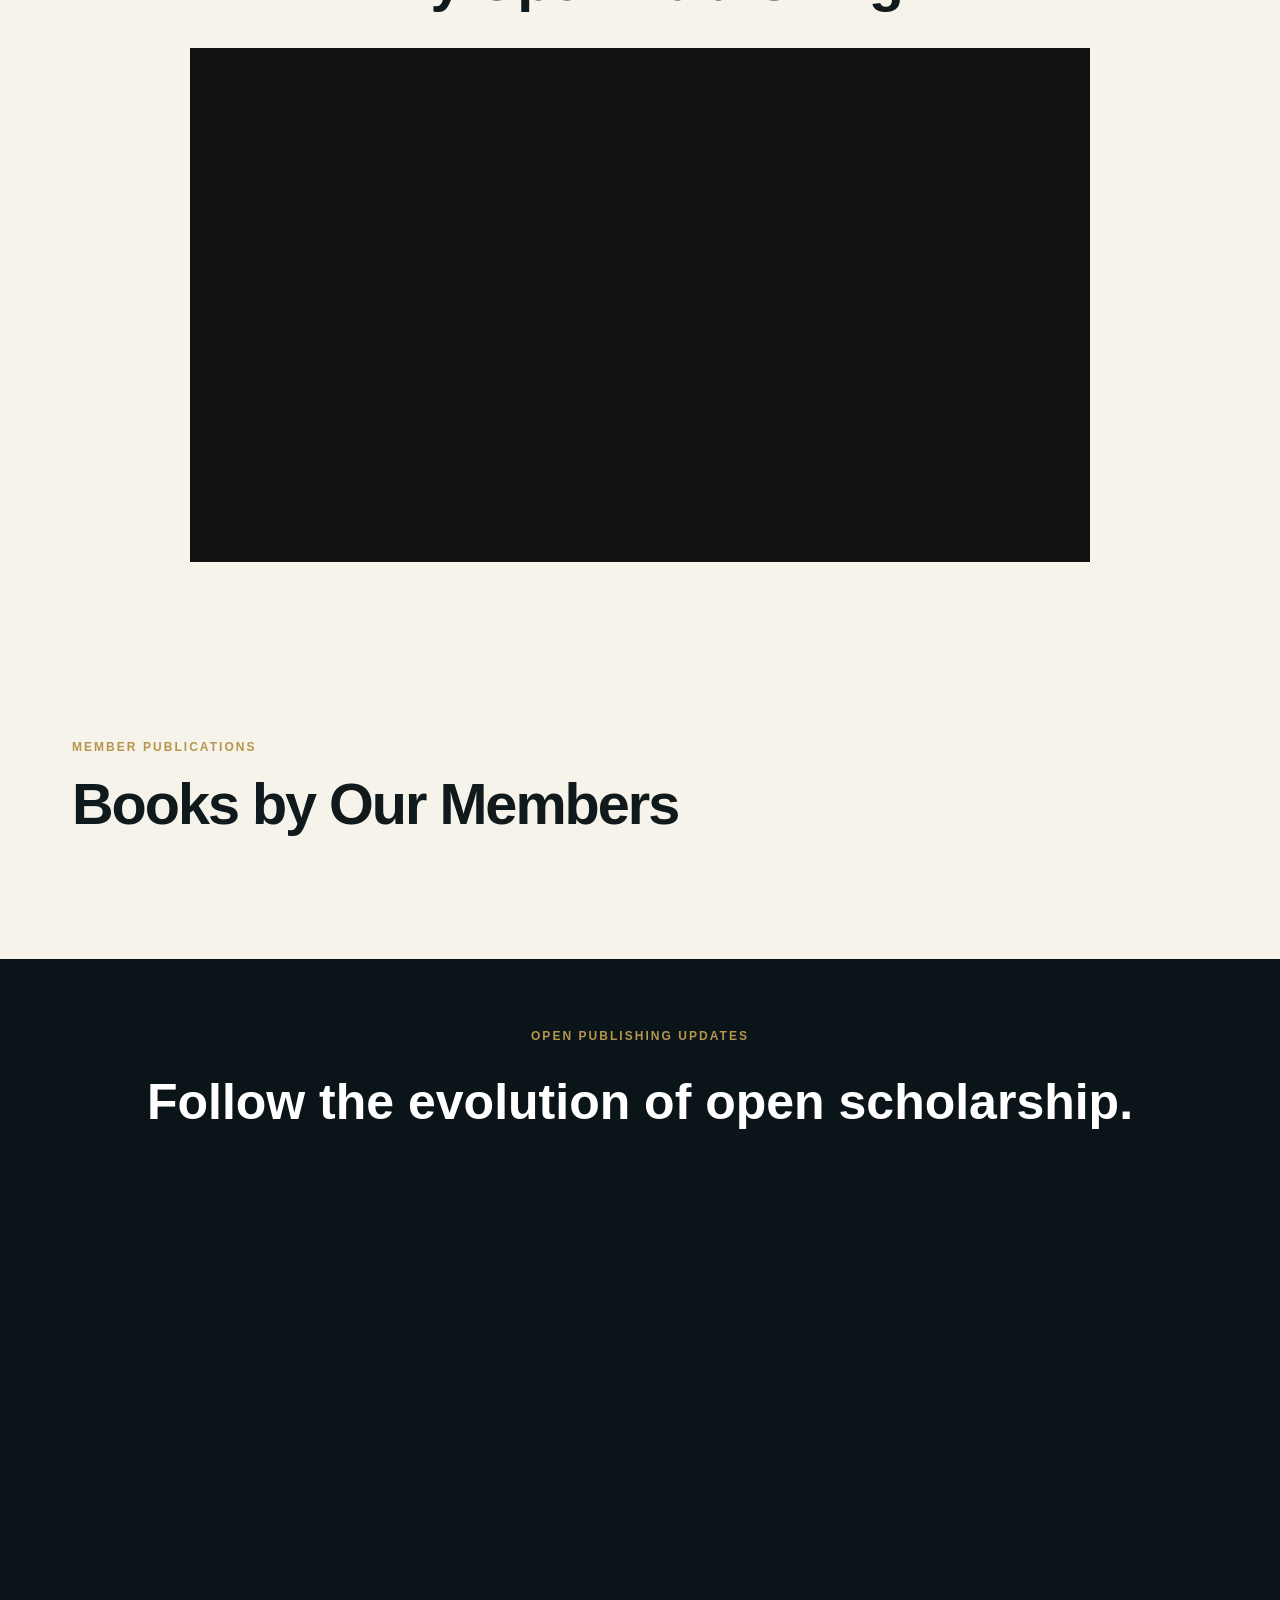
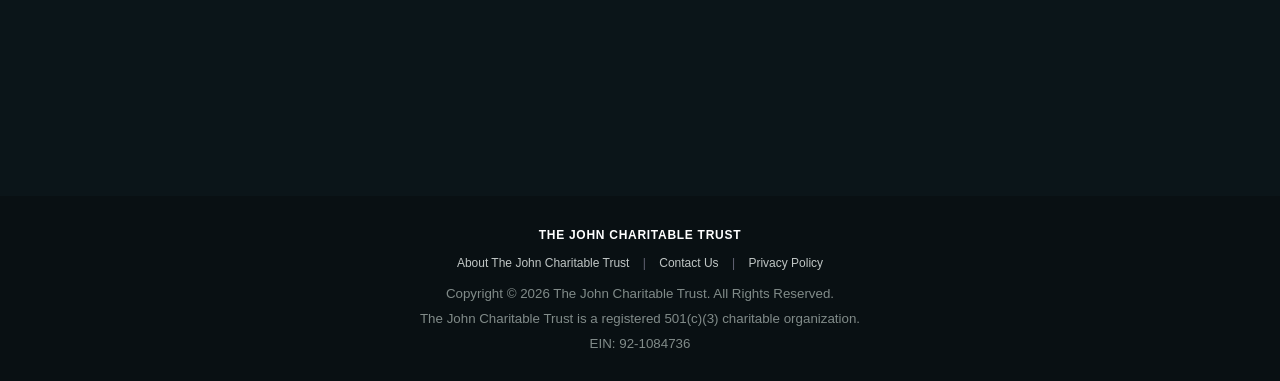
==== commit 14c66b09: "Rollback homepage to pre-October 5 version" ====
--- a/index.html
+++ b/index.html
@@ -1,75 +1,10 @@
-<!doctype html>
-<html lang="en">
-<head>
-<meta charset="utf-8"><meta name="viewport" content="width=device-width,initial-scale=1">
-<meta name="description" content="Open books. Living scholarship. Collaborative knowledge from The John Charitable Trust.">
-<title>The John Charitable Trust | Open Publishing</title>
-<link rel="stylesheet" href="assets/css/style.css">
-</head>
-<body>
-<header class="site-header">
-  <a class="brand" href="./">THE JOHN CHARITABLE TRUST</a>
-  <button class="menu-toggle" aria-label="Open navigation" aria-expanded="false">MENU</button>
-  <nav>
-    <a href="#publications">PUBLICATIONS</a>
-    <a href="#for-authors">FOR AUTHORS</a>
-    <a href="https://johntrust.org" target="_blank" rel="noopener">ABOUT</a>
-  </nav>
-</header>
-
-<main>
-<section class="hero">
-  <div class="hero-inner">
-    <p class="eyebrow">JOHN TRUST / OPEN PUBLISHING</p>
-    <h1>KNOWLEDGE<br>SHOULD EVOLVE.</h1>
-    <p class="hero-deck">Open books. Living scholarship. Collaborative knowledge.</p>
-    <div class="actions">
-      <a class="button gold" href="#publications">EXPLORE BOOKS</a>
-      <a class="button outline" href="#for-authors">OPEN YOUR BOOK</a>
-    </div>
-  </div>
-</section>
-
-<section id="publications" class="section featured">
-  <p class="eyebrow">FEATURED OPEN BOOK</p>
-  <div class="book-feature">
-    <a class="book-cover" href="https://github.com/The-John-Charitable-Trust/how-to-design-an-emotion" target="_blank" rel="noopener">
-      <img src="https://raw.githubusercontent.com/The-John-Charitable-Trust/how-to-design-an-emotion/main/assets/covers/how-to-design-an-emotion/cover.jpg" alt="How To Design an Emotion book cover">
-    </a>
-    <div class="book-copy">
-      <p class="series">UNIVERSAL MORAL CONCEPTS III</p>
-      <h2>How To Design an Emotion</h2>
-      <p class="subtitle">The Deconstruction and Computation of Emotional Meaning from First Principles</p>
-      <p class="author">Cézjah</p>
-      <p class="manifesto">An open book. Read it. Question it. Improve it.</p>
-      <p class="description">A living, version-controlled scholarly edition exploring how physiological affect, phenomenological feeling and cognitive-semiotic emotion interact with value, agency, motivation and ethics.</p>
-      <div class="actions">
-        <a class="button dark" href="https://github.com/The-John-Charitable-Trust/how-to-design-an-emotion/tree/main/book" target="_blank" rel="noopener">READ THE BOOK</a>
-        <a class="button gold" href="https://github.com/The-John-Charitable-Trust/how-to-design-an-emotion/blob/main/CONTRIBUTING.md" target="_blank" rel="noopener">CONTRIBUTE</a>
-        <a class="button light-outline" href="https://github.com/The-John-Charitable-Trust/how-to-design-an-emotion" target="_blank" rel="noopener">VIEW SOURCE</a>
-      </div>
-    </div>
-  </div>
-</section>
-
-<section id="for-authors" class="section authors">
-  <p class="eyebrow">FOR AUTHORS</p>
-  <h2>OPEN YOUR BOOK.</h2>
-  <p>Publish your book as a living intellectual work. Preserve your authorship while inviting readers, scholars and practitioners to question, correct and improve it.</p>
-  <a class="button dark" href="#newsletter">PUBLISH WITH JOHN TRUST</a>
-</section>
-
-<section id="newsletter" class="newsletter">
-  <p class="eyebrow">OPEN PUBLISHING UPDATES</p>
-  <h2>Follow the evolution of open scholarship.</h2>
-  <div class="brevo-wrap"><iframe width="540" height="600" src="https://b9187679.sibforms.com/v2/serve/[base64]" title="Open Publishing Newsletter Signup" frameborder="0" scrolling="auto" allowfullscreen></iframe></div>
-</section>
-</main>
-
-<footer>
-  <strong>THE JOHN CHARITABLE TRUST</strong>
-  <p><a href="https://johntrust.org" target="_blank" rel="noopener">About The John Charitable Trust</a><span>|</span><a href="privacy.html">Privacy Policy</a></p>
-  <small>Copyright © 2026 The John Charitable Trust. All Rights Reserved.<br>The John Charitable Trust is a registered 501(c)(3) charitable organization.<br>EIN: 92-1084736</small>
-</footer>
-<script src="assets/js/app.js"></script>
-</body></html>+<!doctype html><html lang="en"><head><meta charset="utf-8"><meta name="viewport" content="width=device-width,initial-scale=1"><meta name="description" content="Open, versioned, collaborative scholarship from The John Charitable Trust."><title>The John Charitable Trust | Open Publishing</title><link rel="stylesheet" href="assets/css/style.css"></head><body>
+<header class="site-header"><a class="brand" href="./">THE JOHN CHARITABLE TRUST</a><nav><a href="#publications">PUBLICATIONS</a><a href="https://github.com/The-John-Charitable-Trust/" target="_blank" rel="noopener noreferrer">GITHUB</a><a href="https://johntrust.org" target="_blank" rel="noopener">ABOUT</a><button id="searchToggle" aria-label="Search publications">SEARCH</button></nav></header>
+<main><section class="hero hero-banner" aria-label="The John Charitable Trust Open Publishing"><img src="assets/images/open-publishing-agora-banner.png" alt="Open Publishing. Knowledge for a more human future. Open, collaborative, scholarly, impactful."></section>
+<section class="mission section"><p class="eyebrow">OUR MISSION</p><h2>Knowledge should evolve.</h2><p>The John Charitable Trust Open Publishing turns scholarly publications into living, version-controlled bodies of knowledge. We preserve each author’s provenance, credit contributors, and give scholars a transparent way to review, extend, fork, reuse and improve each work.</p></section>
+<section class="video section"><p class="eyebrow">THE MISSION</p><h2>Why Open Publishing?</h2><div class="video-wrap"><iframe src="https://www.youtube-nocookie.com/embed/FJUxbBBw5aI" title="The Mission" loading="lazy" allow="accelerometer; autoplay; clipboard-write; encrypted-media; gyroscope; picture-in-picture" allowfullscreen></iframe></div></section>
+<section id="publications" class="publications section"><p class="eyebrow">MEMBER PUBLICATIONS</p><h2>Books by Our Members</h2><div id="searchPanel" class="search-panel" hidden><label for="publicationSearch">Search publications</label><input id="publicationSearch" type="search" placeholder="Title, author, subject or keyword"></div><div id="publicationGrid" class="cards"></div></section>
+<section id="newsletter" class="newsletter"><p class="eyebrow">OPEN PUBLISHING UPDATES</p><h2>Follow the evolution of open scholarship.</h2>
+<div class="brevo-wrap"><iframe width="540" height="600" src="https://b9187679.sibforms.com/v2/serve/[base64]" title="Open Publishing Newsletter Signup" frameborder="0" scrolling="auto" allowfullscreen style="display:block;margin-left:auto;margin-right:auto;max-width:100%;"></iframe></div></section></main>
+<footer><strong>THE JOHN CHARITABLE TRUST</strong><p><a href="https://johntrust.org" target="_blank" rel="noopener">About The John Charitable Trust</a> <span>|</span> <a href="https://johntrust.org" target="_blank" rel="noopener">Contact Us</a> <span>|</span> <a href="privacy.html">Privacy Policy</a></p><small>Copyright © 2026 The John Charitable Trust. All Rights Reserved.<br>The John Charitable Trust is a registered 501(c)(3) charitable organization.<br>EIN: 92-1084736</small></footer>
+<script src="assets/js/app.js"></script></body></html>
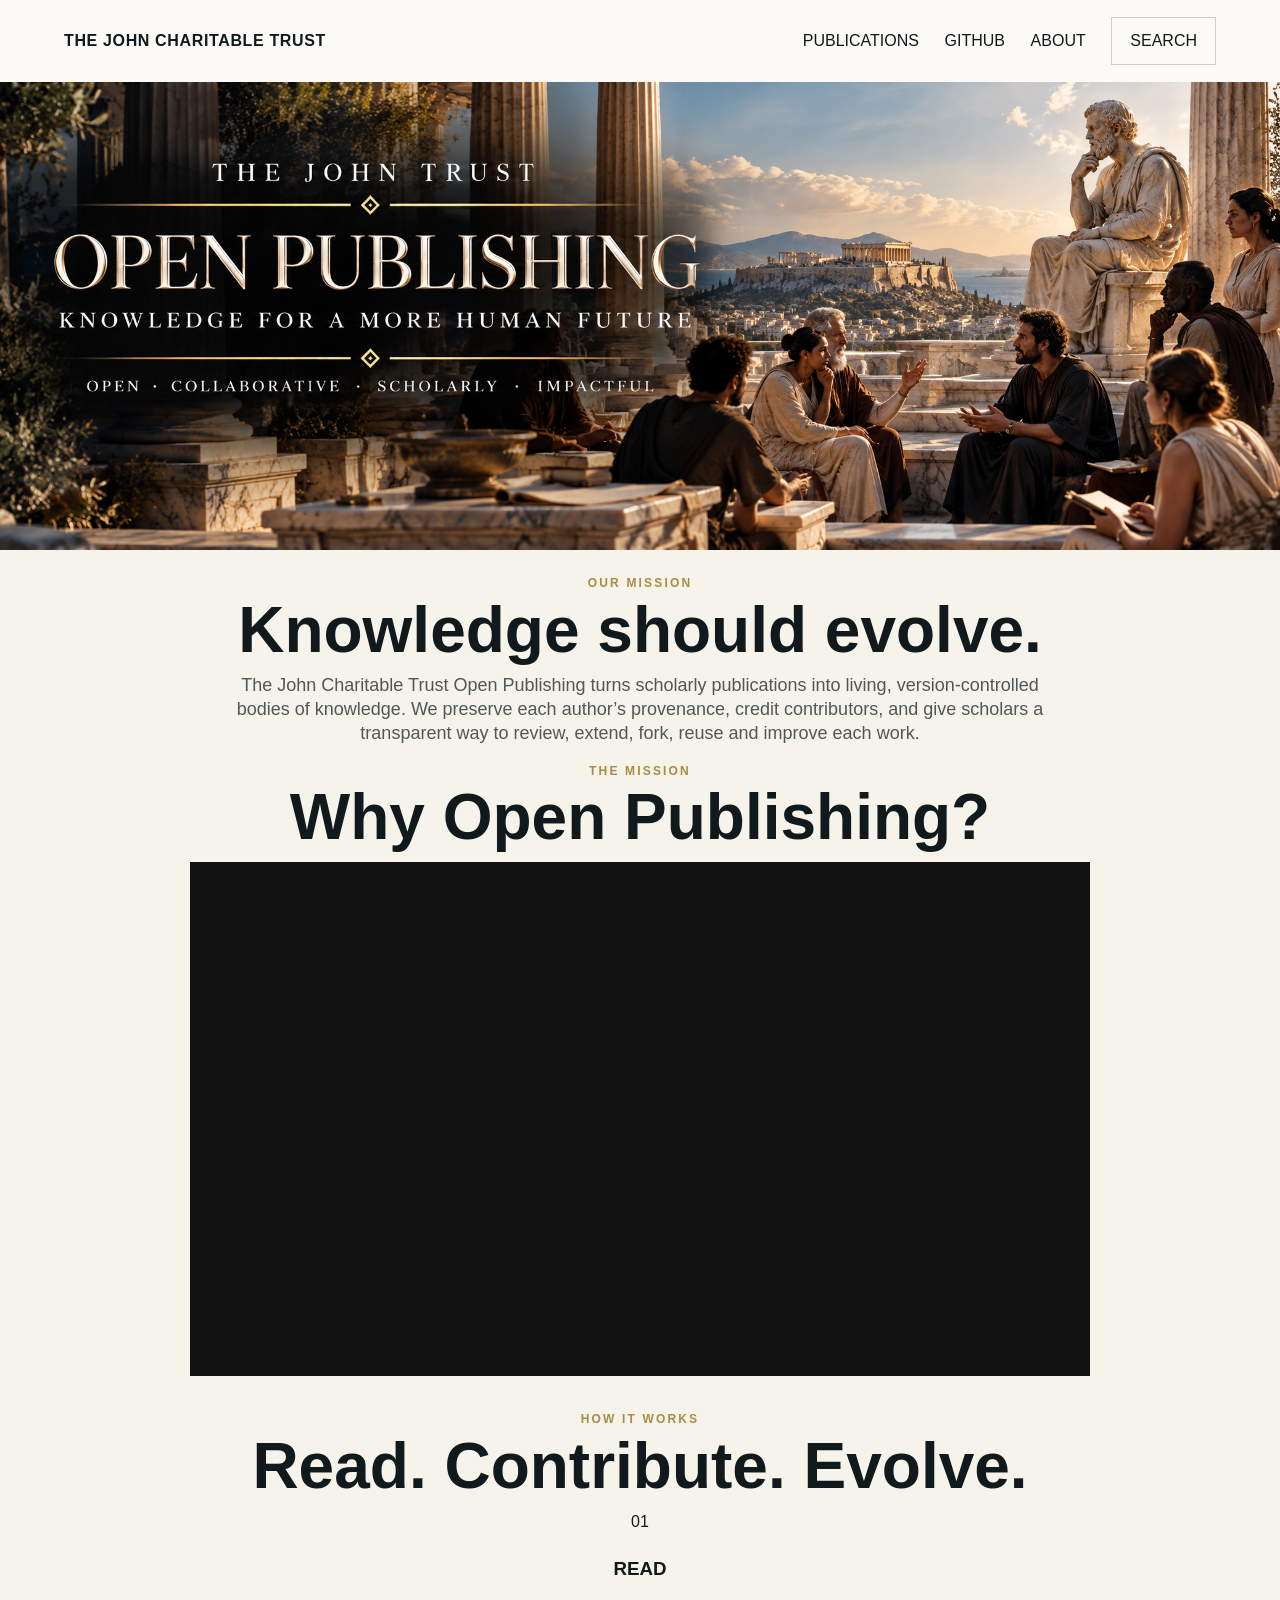
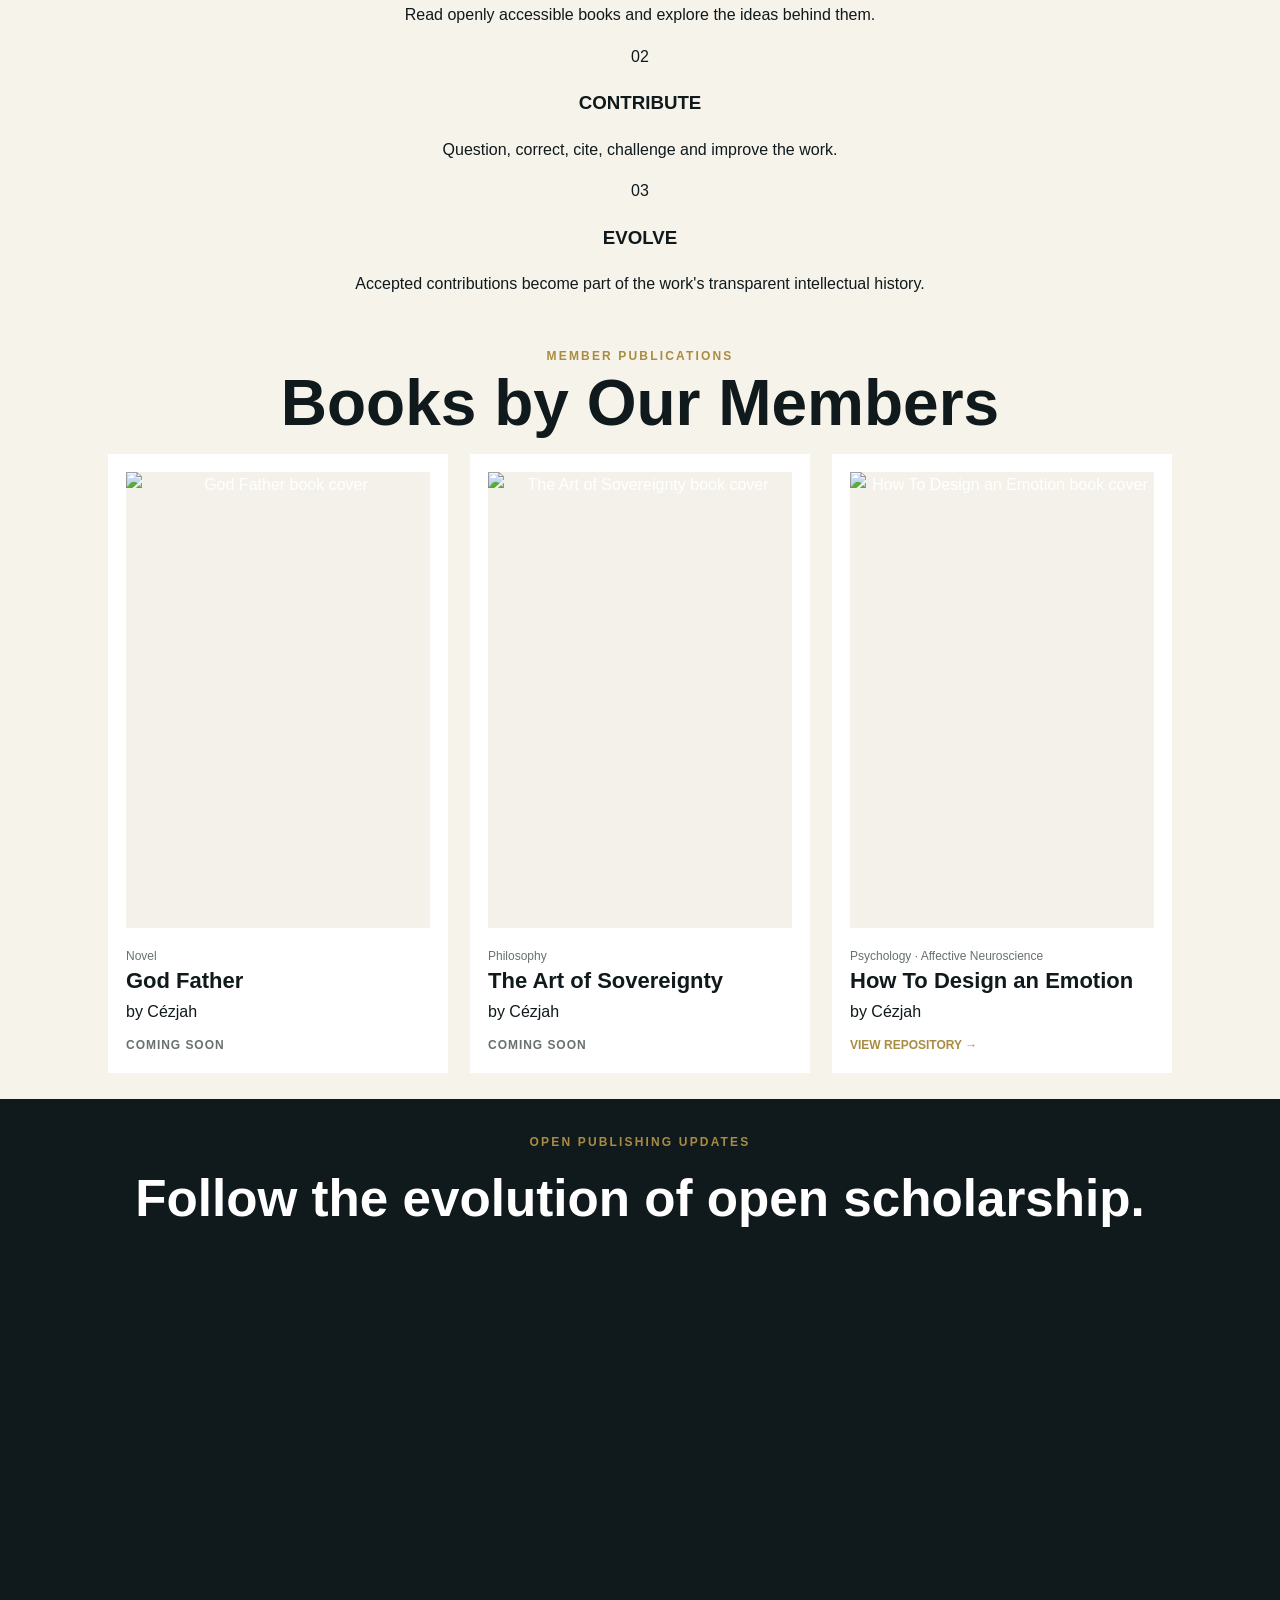
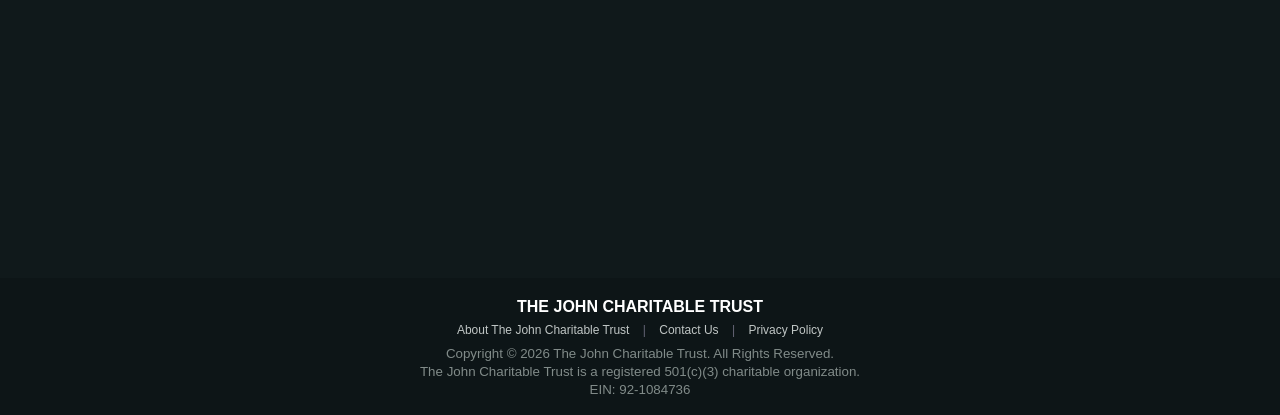
==== commit bd95cc92: "Add compact Read Contribute Evolve explanation" ====
--- a/index.html
+++ b/index.html
@@ -3,6 +3,7 @@
 <main><section class="hero hero-banner" aria-label="The John Charitable Trust Open Publishing"><img src="assets/images/open-publishing-agora-banner.png" alt="Open Publishing. Knowledge for a more human future. Open, collaborative, scholarly, impactful."></section>
 <section class="mission section"><p class="eyebrow">OUR MISSION</p><h2>Knowledge should evolve.</h2><p>The John Charitable Trust Open Publishing turns scholarly publications into living, version-controlled bodies of knowledge. We preserve each author’s provenance, credit contributors, and give scholars a transparent way to review, extend, fork, reuse and improve each work.</p></section>
 <section class="video section"><p class="eyebrow">THE MISSION</p><h2>Why Open Publishing?</h2><div class="video-wrap"><iframe src="https://www.youtube-nocookie.com/embed/FJUxbBBw5aI" title="The Mission" loading="lazy" allow="accelerometer; autoplay; clipboard-write; encrypted-media; gyroscope; picture-in-picture" allowfullscreen></iframe></div></section>
+<section id="how-it-works" class="how-it-works section"><p class="eyebrow">HOW IT WORKS</p><h2>Read. Contribute. Evolve.</h2><div class="how-flow"><article><span>01</span><h3>READ</h3><p>Read openly accessible books and explore the ideas behind them.</p></article><article><span>02</span><h3>CONTRIBUTE</h3><p>Question, correct, cite, challenge and improve the work.</p></article><article><span>03</span><h3>EVOLVE</h3><p>Accepted contributions become part of the work's transparent intellectual history.</p></article></div></section>
 <section id="publications" class="publications section"><p class="eyebrow">MEMBER PUBLICATIONS</p><h2>Books by Our Members</h2><div id="searchPanel" class="search-panel" hidden><label for="publicationSearch">Search publications</label><input id="publicationSearch" type="search" placeholder="Title, author, subject or keyword"></div><div id="publicationGrid" class="cards"></div></section>
 <section id="newsletter" class="newsletter"><p class="eyebrow">OPEN PUBLISHING UPDATES</p><h2>Follow the evolution of open scholarship.</h2>
 <div class="brevo-wrap"><iframe width="540" height="600" src="https://b9187679.sibforms.com/v2/serve/[base64]" title="Open Publishing Newsletter Signup" frameborder="0" scrolling="auto" allowfullscreen style="display:block;margin-left:auto;margin-right:auto;max-width:100%;"></iframe></div></section></main>
--- a/assets/css/style.css
+++ b/assets/css/style.css
@@ -1,2 +1,87 @@
-:root{--ink:#10191b;--navy:#0b1519;--paper:#f6f3eb;--white:#fff;--gold:#b5964c;--muted:#66706f;--line:#d7d2c6}*{box-sizing:border-box}html{scroll-behavior:smooth}body{margin:0;background:var(--paper);color:var(--ink);font-family:Inter,Arial,sans-serif;line-height:1.55}a{color:inherit}.site-header{height:78px;padding:0 clamp(22px,5vw,72px);display:flex;align-items:center;justify-content:space-between;background:#fbfaf6;position:relative;z-index:10;border-bottom:1px solid #ece8df}.brand{font-size:14px;font-weight:800;letter-spacing:.055em;text-decoration:none}.site-header nav{display:flex;gap:30px;align-items:center}.site-header nav a{font-size:11px;font-weight:700;letter-spacing:.07em;text-decoration:none}.menu-toggle{display:none;background:none;border:1px solid var(--line);padding:8px 12px;font:inherit;font-size:11px;font-weight:700}.hero{background:var(--navy);color:var(--white);padding:clamp(78px,10vw,150px) clamp(28px,8vw,120px)}.hero-inner{max-width:1120px;margin:auto}.eyebrow{color:var(--gold);font-size:12px;font-weight:800;letter-spacing:.17em;margin:0 0 18px}.hero h1{font-size:clamp(54px,7.6vw,108px);line-height:.91;letter-spacing:-.045em;margin:0;max-width:1000px}.hero-deck{font-size:clamp(18px,2vw,25px);color:#c5cdca;margin:28px 0 0}.actions{display:flex;gap:12px;flex-wrap:wrap;margin-top:32px}.button{display:inline-block;padding:14px 22px;font-size:11px;font-weight:800;letter-spacing:.09em;text-decoration:none;border:1px solid transparent}.gold{background:var(--gold);color:var(--navy)}.dark{background:var(--navy);color:#fff}.outline{border-color:#77817f;color:#fff}.light-outline{border-color:#aeb4b1;background:transparent}.section{max-width:1220px;margin:auto;padding:88px 42px}.section>h2,.why h2,.authors h2,.video h2{font-size:clamp(36px,4.5vw,62px);line-height:1.02;letter-spacing:-.035em;margin:0 0 38px}.steps{display:grid;grid-template-columns:repeat(3,1fr);gap:24px}.steps article{background:#fff;border:1px solid var(--line);padding:30px;min-height:205px}.steps span{color:var(--gold);font-size:11px;font-weight:800}.steps h3,.principles h3{font-size:18px;letter-spacing:.03em;margin:24px 0 8px}.steps p,.principles p{color:var(--muted);margin:0}.featured{padding-top:92px;padding-bottom:100px}.book-feature{display:grid;grid-template-columns:minmax(260px,330px) 1fr;gap:clamp(48px,7vw,100px);align-items:center}.book-cover img{display:block;width:100%;height:auto;box-shadow:0 22px 45px rgba(0,0,0,.13)}.series{font-size:11px;color:var(--gold);font-weight:800;letter-spacing:.13em}.book-copy h2{font-size:clamp(38px,5vw,68px);line-height:.98;letter-spacing:-.04em;margin:10px 0 14px}.subtitle{font-size:18px;color:var(--muted);max-width:720px}.author{font-size:13px;font-weight:700}.manifesto{font-size:21px;font-weight:700;margin:28px 0 12px}.description{max-width:720px;color:var(--muted)}.why{background:var(--navy);color:#fff}.why .section{padding-top:86px;padding-bottom:86px}.why h2{max-width:900px}.principles{display:grid;grid-template-columns:repeat(3,1fr);gap:52px}.principles p{color:#adb6b3}.authors{text-align:left}.authors>p:not(.eyebrow){font-size:19px;color:var(--muted);max-width:860px}.video{padding-top:40px;text-align:center}.video-wrap{max-width:900px;aspect-ratio:16/9;margin:24px auto 0;background:#111}.video-wrap iframe{width:100%;height:100%;border:0}.newsletter{background:var(--navy);color:#fff;text-align:center;padding:68px 24px 34px}.newsletter h2{font-size:clamp(30px,4vw,50px);margin:4px 0 20px}.brevo-wrap{max-width:660px;margin:auto}.brevo-wrap iframe{display:block;margin:auto;max-width:100%}footer{text-align:center;padding:26px 20px;background:#091013;color:#fff}footer strong{font-size:12px;letter-spacing:.06em}footer p{font-size:12px;color:#c0c6c5;margin:8px 0}footer p span{margin:0 10px;color:#667}footer a{text-decoration:none}footer small{color:#818b89;line-height:1.4}
-@media(max-width:800px){.site-header{height:auto;min-height:72px;padding:16px 20px;flex-wrap:wrap}.menu-toggle{display:block}.site-header nav{display:none;width:100%;padding-top:16px;flex-direction:column;align-items:flex-start;gap:14px}.site-header nav.open{display:flex}.hero{padding:72px 24px}.hero h1{font-size:clamp(48px,15vw,74px)}.section{padding:58px 22px}.steps,.principles{grid-template-columns:1fr}.book-feature{grid-template-columns:1fr}.book-cover{max-width:320px}.book-copy h2{font-size:46px}.principles{gap:30px}.video{padding-top:22px}.actions .button{width:100%;text-align:center}}+:root{--ink:#10191b;--paper:#f6f3eb;--gold:#a98c43;--muted:#687170;--white:#fff}*{box-sizing:border-box}html{scroll-behavior:smooth}body{margin:0;background:var(--paper);color:var(--ink);font-family:Inter,Arial,sans-serif;line-height:1.6}.site-header{height:82px;padding:0 clamp(24px,5vw,72px);display:flex;align-items:center;justify-content:space-between;background:#fbfaf6}.brand{font-weight:800;letter-spacing:.04em}.site-header nav{display:flex;gap:28px;align-items:center}.site-header a,.site-header button,footer a{color:inherit;text-decoration:none}.site-header button{border:1px solid #ccd0cc;background:transparent;padding:10px 18px;cursor:pointer;font:inherit}.hero{min-height:650px;background:var(--ink);color:var(--white);display:grid;place-items:center;text-align:center;padding:90px 24px 40px}.hero>div{max-width:900px}.hero h1{font-size:clamp(54px,8vw,104px);line-height:1;margin:.05em 0}.hero h2{font-size:clamp(22px,3vw,36px);font-weight:400}.hero p:not(.eyebrow){max-width:700px;margin:22px auto}.hero-note{align-self:end;font-size:11px;letter-spacing:.22em}.eyebrow{color:var(--gold);font-weight:700;letter-spacing:.18em;font-size:12px}.button{display:inline-block;padding:14px 22px;text-decoration:none;margin-top:18px;font-weight:700;font-size:12px;letter-spacing:.08em}.gold{background:var(--gold);color:#fff}.section{max-width:1120px;margin:auto;padding:72px 28px;text-align:center}.section h2{font-size:clamp(36px,5vw,64px);line-height:1.08;margin:14px 0 26px}.mission>p:last-child{max-width:820px;margin:0 auto;font-size:18px;color:#4f5858}.mission{padding-bottom:42px}.video{padding-top:42px}.video-wrap{max-width:900px;aspect-ratio:16/9;margin:28px auto 0;background:#111}.video-wrap iframe{width:100%;height:100%;border:0}.cards{display:grid;grid-template-columns:repeat(3,1fr);gap:28px;margin-top:50px}.card{background:#fff;padding:22px;text-align:left;display:flex;flex-direction:column}.cover{aspect-ratio:2/3;background:#1b2426;display:grid;place-items:center;text-align:center;padding:20px;color:#fff;margin-bottom:22px}.cover span{font-size:11px;letter-spacing:.15em}.cover strong{font-family:Georgia,serif;font-size:25px;line-height:1.15}.card h3{font-size:22px;line-height:1.15;margin:4px 0}.card .meta{font-size:12px;color:var(--muted)}.card a{margin-top:auto;padding-top:18px;color:var(--gold);font-weight:700;text-decoration:none;font-size:12px}.search-panel{max-width:620px;margin:30px auto}.search-panel label{display:block;font-size:12px;font-weight:700;margin-bottom:8px}.search-panel input{width:100%;padding:14px;border:1px solid #ccc;background:#fff;font:inherit}.newsletter{background:var(--ink);color:#fff;text-align:center;padding:90px 24px}.newsletter h2{font-size:clamp(32px,4vw,52px)}.newsletter form{max-width:660px;margin:auto}.subscribe{display:flex}.subscribe input{flex:1;padding:16px;border:0;font:inherit}.subscribe button{padding:0 24px;border:0;background:var(--gold);color:#fff;font-weight:700}.consent{display:block;text-align:left;font-size:12px;margin-top:16px;color:#c8cfcd}footer{text-align:center;padding:48px 20px;background:#0d1517;color:#fff}footer p{font-size:12px;color:#c0c6c5}footer p span{margin:0 10px;color:#667}footer small{color:#818b89}.policy{max-width:820px}.policy h1{font-size:clamp(46px,6vw,72px);line-height:1.05}.policy section{text-align:center}.policy section h2{font-size:22px;margin-top:42px}.policy section p{color:#505959}@media(max-width:760px){.site-header nav a{display:none}.cards{grid-template-columns:1fr}.card{max-width:420px;margin:auto}.subscribe{display:block}.subscribe input,.subscribe button{width:100%;padding:15px}.site-header{padding:0 20px}}
+/* Tight section transitions */
+.video{padding-bottom:36px}.publications{padding-top:36px}.publications .cards{margin-top:32px}
+
+/* Publication card refinement */
+.cover{padding:0;background:transparent;overflow:hidden;display:flex;align-items:flex-start;justify-content:center}.cover img{width:100%;height:100%;object-fit:contain;display:block}.card .meta{margin:8px 0 2px}.card h3{margin:0}.card .author{margin:8px 0 0}.card a,.coming-soon{margin-top:18px;padding-top:0}.coming-soon{color:var(--muted);font-weight:700;font-size:12px;letter-spacing:.08em}
+
+/* Tighten newsletter and footer */
+.newsletter{padding:58px 24px}.newsletter h2{margin:12px 0 34px}.newsletter .eyebrow{margin:0 0 10px}.newsletter form{margin-top:0}footer{padding:30px 20px}footer strong{display:block;margin-bottom:10px}footer p{margin:8px 0 14px}footer small{display:block}
+
+/* Compact newsletter-to-footer transition */
+.newsletter{padding-bottom:30px}.newsletter form{margin-bottom:0}.newsletter .consent{margin-bottom:0}.newsletter #formNote{margin:8px 0 0;min-height:0}footer{padding-top:24px}
+
+/* Brevo newsletter integration */
+.brevo-wrap{max-width:660px;margin:0 auto}.brevo-wrap #sib-container{background:transparent!important;border:0!important;max-width:none!important;padding:0!important}.brevo-fields{display:flex}.brevo-fields input{flex:1;min-width:0;padding:16px;border:0;font:inherit}.brevo-fields button{border:0;border-radius:0!important;background:var(--gold)!important;color:#fff!important;padding:0 24px;font:inherit;font-weight:700}.brevo-consent{display:flex;gap:10px;align-items:flex-start;text-align:left;font-size:12px;margin-top:16px;color:#c8cfcd}.brevo-consent input{margin-top:4px}.brevo-disclosure{text-align:left;font-size:11px;color:#9ba5a3;margin:12px 0 0}.brevo-disclosure a{color:#c5aa62!important}.sib-form-message-panel{max-width:660px!important;margin:12px auto!important}.sr-only{position:absolute;width:1px;height:1px;padding:0;margin:-1px;overflow:hidden;clip:rect(0,0,0,0);white-space:nowrap;border:0}@media(max-width:760px){.brevo-fields{display:block}.brevo-fields input,.brevo-fields button{width:100%;padding:15px}}
+
+/* Compact vertical rhythm — sitewide */
+.hero{min-height:520px;padding:64px 24px 28px}.hero h1{margin:.02em 0}.hero h2{margin:10px 0 0}.hero p:not(.eyebrow){margin:14px auto}.hero .button{margin-top:12px}.hero-note{margin:0;padding-top:24px}
+.section{padding:48px 28px}.section .eyebrow{margin:0 0 10px}.section h2{margin:8px 0 18px}.mission{padding-top:48px;padding-bottom:28px}.mission>p:last-child{line-height:1.5}.video{padding-top:28px;padding-bottom:28px}.video-wrap{margin-top:20px}.publications{padding-top:28px;padding-bottom:48px}.publications .cards{margin-top:26px}
+.newsletter{padding:46px 24px 26px}.newsletter h2{margin:8px 0 24px}.newsletter .eyebrow{margin:0 0 8px}.brevo-consent{margin-top:12px}.brevo-disclosure{margin-top:8px}footer{padding:22px 20px}footer strong{margin-bottom:6px}footer p{margin:6px 0 10px}
+@media(max-width:760px){.hero{min-height:460px;padding:48px 20px 24px}.section{padding:38px 20px}.mission{padding-bottom:24px}.video{padding-top:24px;padding-bottom:24px}.publications{padding-top:24px}}
+
+/* Dense editorial rhythm — second pass */
+.hero{min-height:430px;padding:44px 24px 20px}.hero>div{max-width:860px}.hero .eyebrow{margin:0 0 6px}.hero h1{margin:0}.hero h2{margin:6px 0 0}.hero p:not(.eyebrow){margin:10px auto}.hero .button{margin-top:8px}.hero-note{padding-top:14px}
+.section{padding:34px 28px}.section .eyebrow{margin:0 0 6px}.section h2{margin:4px 0 12px}.mission{padding-top:34px;padding-bottom:18px}.mission>p:last-child{line-height:1.42}.video{padding-top:18px;padding-bottom:18px}.video-wrap{margin-top:14px}.publications{padding-top:18px;padding-bottom:34px}.publications .cards{margin-top:20px}.cards{gap:22px}.cover{margin-bottom:14px}.card{padding:18px}.card .meta{margin:5px 0 2px}.card .author{margin:5px 0 0}.card a,.coming-soon{margin-top:12px}
+.newsletter{padding:34px 24px 20px}.newsletter .eyebrow{margin:0 0 5px}.newsletter h2{margin:4px 0 18px}.brevo-consent{margin-top:9px}.brevo-disclosure{margin-top:6px;line-height:1.35}footer{padding:16px 20px}footer strong{margin-bottom:3px}footer p{margin:3px 0 7px;line-height:1.35}footer small{line-height:1.35}
+@media(max-width:760px){.hero{min-height:390px;padding:36px 20px 18px}.section{padding:28px 20px}.mission{padding-bottom:16px}.video{padding-top:16px;padding-bottom:16px}.publications{padding-top:16px;padding-bottom:28px}.newsletter{padding:30px 20px 18px}}
+
+/* Ultra-compact section flow — remove presentation-style whitespace */
+.section{padding:22px 28px}.section .eyebrow{margin:0 0 3px}.section h2{margin:0 0 8px}.mission{padding-top:24px;padding-bottom:8px}.mission>p:last-child{margin:0 auto;line-height:1.35}.video{padding-top:8px;padding-bottom:12px}.video .eyebrow{margin-bottom:2px}.video h2{margin-bottom:10px}.video-wrap{margin-top:10px}.publications{padding-top:12px;padding-bottom:26px}.publications .cards{margin-top:16px}
+@media(max-width:760px){.section{padding:20px}.mission{padding-top:22px;padding-bottom:6px}.video{padding-top:6px;padding-bottom:10px}.publications{padding-top:10px}}
+
+/* Open Publishing Agora hero */
+.hero.hero-banner{min-height:0;padding:0;display:block;background:#10191b;line-height:0;overflow:hidden}
+.hero.hero-banner img{display:block;width:100%;height:auto;margin:0}
+@media(max-width:760px){.hero.hero-banner{min-height:0;padding:0;overflow-x:auto}.hero.hero-banner img{width:auto;max-width:none;height:auto;min-width:100%}}
+
+/* Charitable Trust header and hero identity */
+.site-header{gap:24px}.site-header nav{flex-wrap:wrap;justify-content:flex-end;gap:clamp(12px,2vw,28px)}.site-header .brand{font-size:clamp(12px,1.25vw,17px);flex-shrink:0}
+.hero.hero-banner{position:relative}.hero-identity{position:absolute;left:clamp(20px,4vw,76px);top:clamp(12px,1.7vw,32px);display:flex;align-items:center;gap:clamp(10px,1vw,18px);max-width:48%;line-height:1.2;color:white;text-align:left;text-shadow:0 1px 8px #000;font-weight:750;letter-spacing:.11em;font-size:clamp(12px,1.35vw,23px)}.hero-identity .hero-logo{width:clamp(40px,5vw,86px)!important;height:clamp(40px,5vw,86px)!important;object-fit:contain;flex-shrink:0;display:block}
+@media(max-width:760px){.site-header{height:auto;min-height:82px;flex-wrap:wrap;padding:12px 20px}.site-header nav{gap:12px}.site-header nav a{display:inline;font-size:11px}.hero-identity{left:18px;top:12px;max-width:50%;font-size:11px;gap:7px;letter-spacing:.05em}.hero-identity .hero-logo{width:34px!important;height:34px!important}}
+
+/* Responsive hero banner: scale the complete artwork to the viewport */
+@media(max-width:760px){
+  .hero.hero-banner{width:100%;overflow:hidden;background:#10191b}
+  .hero.hero-banner>img:first-child{width:100%!important;max-width:100%!important;min-width:0!important;height:auto!important;object-fit:contain!important;object-position:center top!important}
+  .hero-identity{left:4vw;top:3vw;max-width:46%;font-size:clamp(8px,2.2vw,12px);gap:1.4vw;letter-spacing:.04em}
+  .hero-identity .hero-logo{width:clamp(24px,7vw,38px)!important;height:clamp(24px,7vw,38px)!important}
+}
+
+/* Responsive QA: consistent publication cards and mobile layout */
+.cards{align-items:stretch}.card{height:100%;min-width:0}.cover{width:100%;aspect-ratio:2/3;height:auto;background:#f3f1ea;overflow:hidden;display:flex;align-items:center;justify-content:center}.cover img{width:100%;height:100%;object-fit:contain;object-position:center;display:block}.card h3{overflow-wrap:anywhere}
+@media(max-width:760px){
+  body{overflow-x:hidden}.site-header{width:100%;align-items:center}.site-header .brand{width:100%;text-align:left}.site-header nav{width:100%;justify-content:flex-start;flex-wrap:wrap}.site-header nav a,.site-header nav button{white-space:nowrap}.site-header button{padding:8px 13px}
+  .hero.hero-banner{overflow:hidden}.hero.hero-banner>img:first-child{display:block;width:100%!important;max-width:100%!important;min-width:0!important;height:auto!important}
+  .cards{display:grid;grid-template-columns:minmax(0,1fr);gap:24px;width:100%;margin-left:auto;margin-right:auto}.card{width:min(100%,420px);max-width:420px;margin:0 auto;padding:18px}.cover{width:100%;aspect-ratio:2/3;margin:0 0 14px}.cover img{width:100%;height:100%;object-fit:contain}
+  .publications h2{font-size:clamp(34px,11vw,52px);overflow-wrap:normal}.section{width:100%;max-width:100%}.video-wrap{width:100%}.brevo-wrap iframe{max-width:100%;width:100%}
+}
+@media(max-width:420px){.site-header nav{gap:8px}.site-header nav a{font-size:10px}.site-header button{font-size:11px;padding:7px 10px}.card{padding:14px}.publications{padding-left:16px;padding-right:16px}}
+
+/* Final mobile publication sizing: equal cover boxes, no source-dimension growth */
+@media(max-width:760px){.publications .cards{grid-template-columns:1fr!important}.publications .card{box-sizing:border-box!important;width:100%!important;max-width:360px!important;margin:0 auto!important}.publications .cover{box-sizing:border-box!important;width:100%!important;height:auto!important;aspect-ratio:2/3!important;overflow:hidden!important;display:flex!important;align-items:center!important;justify-content:center!important;background:#fff!important}.publications .cover img{display:block!important;width:100%!important;height:100%!important;max-width:100%!important;max-height:100%!important;object-fit:contain!important;object-position:center!important}}
+@media(min-width:761px){.publications .card{min-width:0}.publications .cover{width:100%!important;aspect-ratio:2/3!important;height:auto!important}.publications .cover img{width:100%!important;height:100%!important;object-fit:contain!important}}
+
+
+/* Safari/mobile hero fix: fit complete banner to viewport without horizontal crop */
+@media(max-width:760px){
+  .hero.hero-banner{
+    width:100%;
+    min-height:0;
+    padding:0;
+    overflow:hidden;
+    background:#10191b;
+  }
+  .hero.hero-banner img,
+  .hero.hero-banner>img:first-child{
+    display:block;
+    width:100% !important;
+    max-width:100% !important;
+    min-width:0 !important;
+    height:auto !important;
+    max-height:none !important;
+    object-fit:contain !important;
+    object-position:center top !important;
+    margin:0 !important;
+  }
+}
